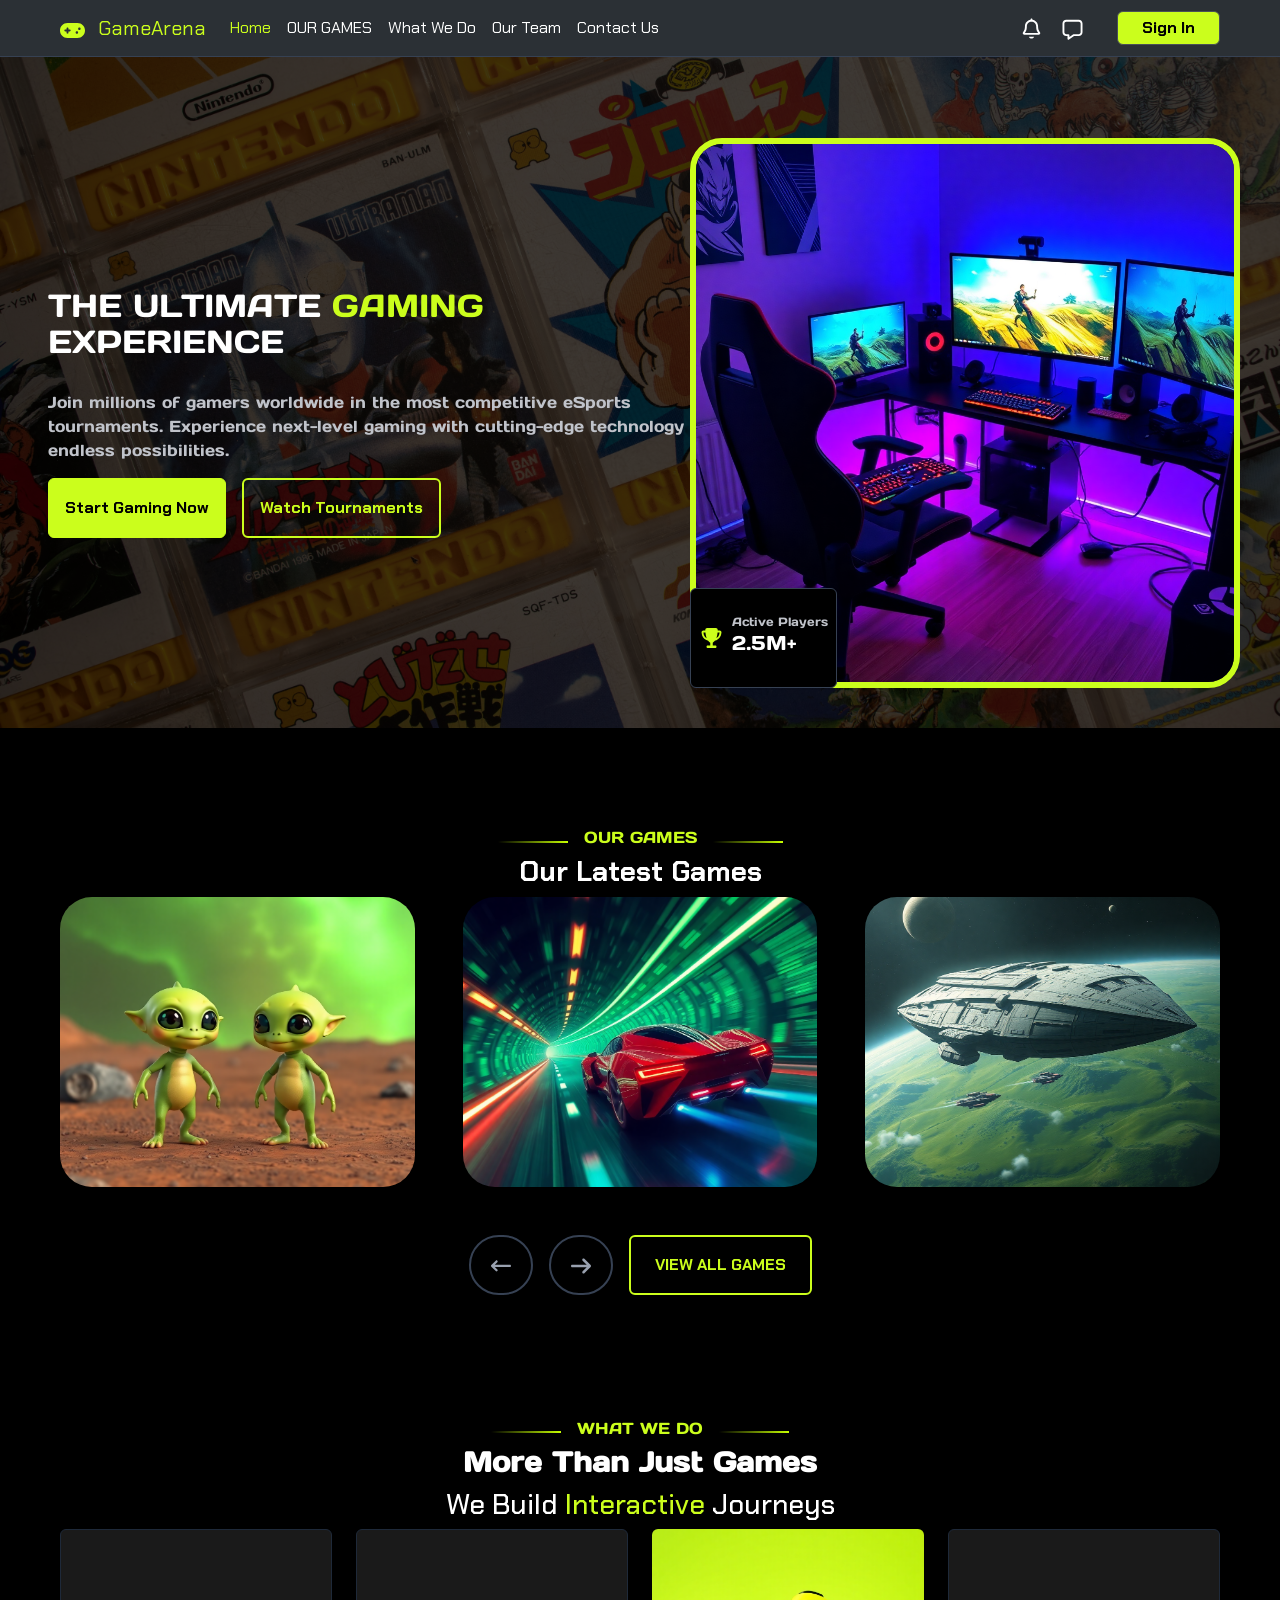
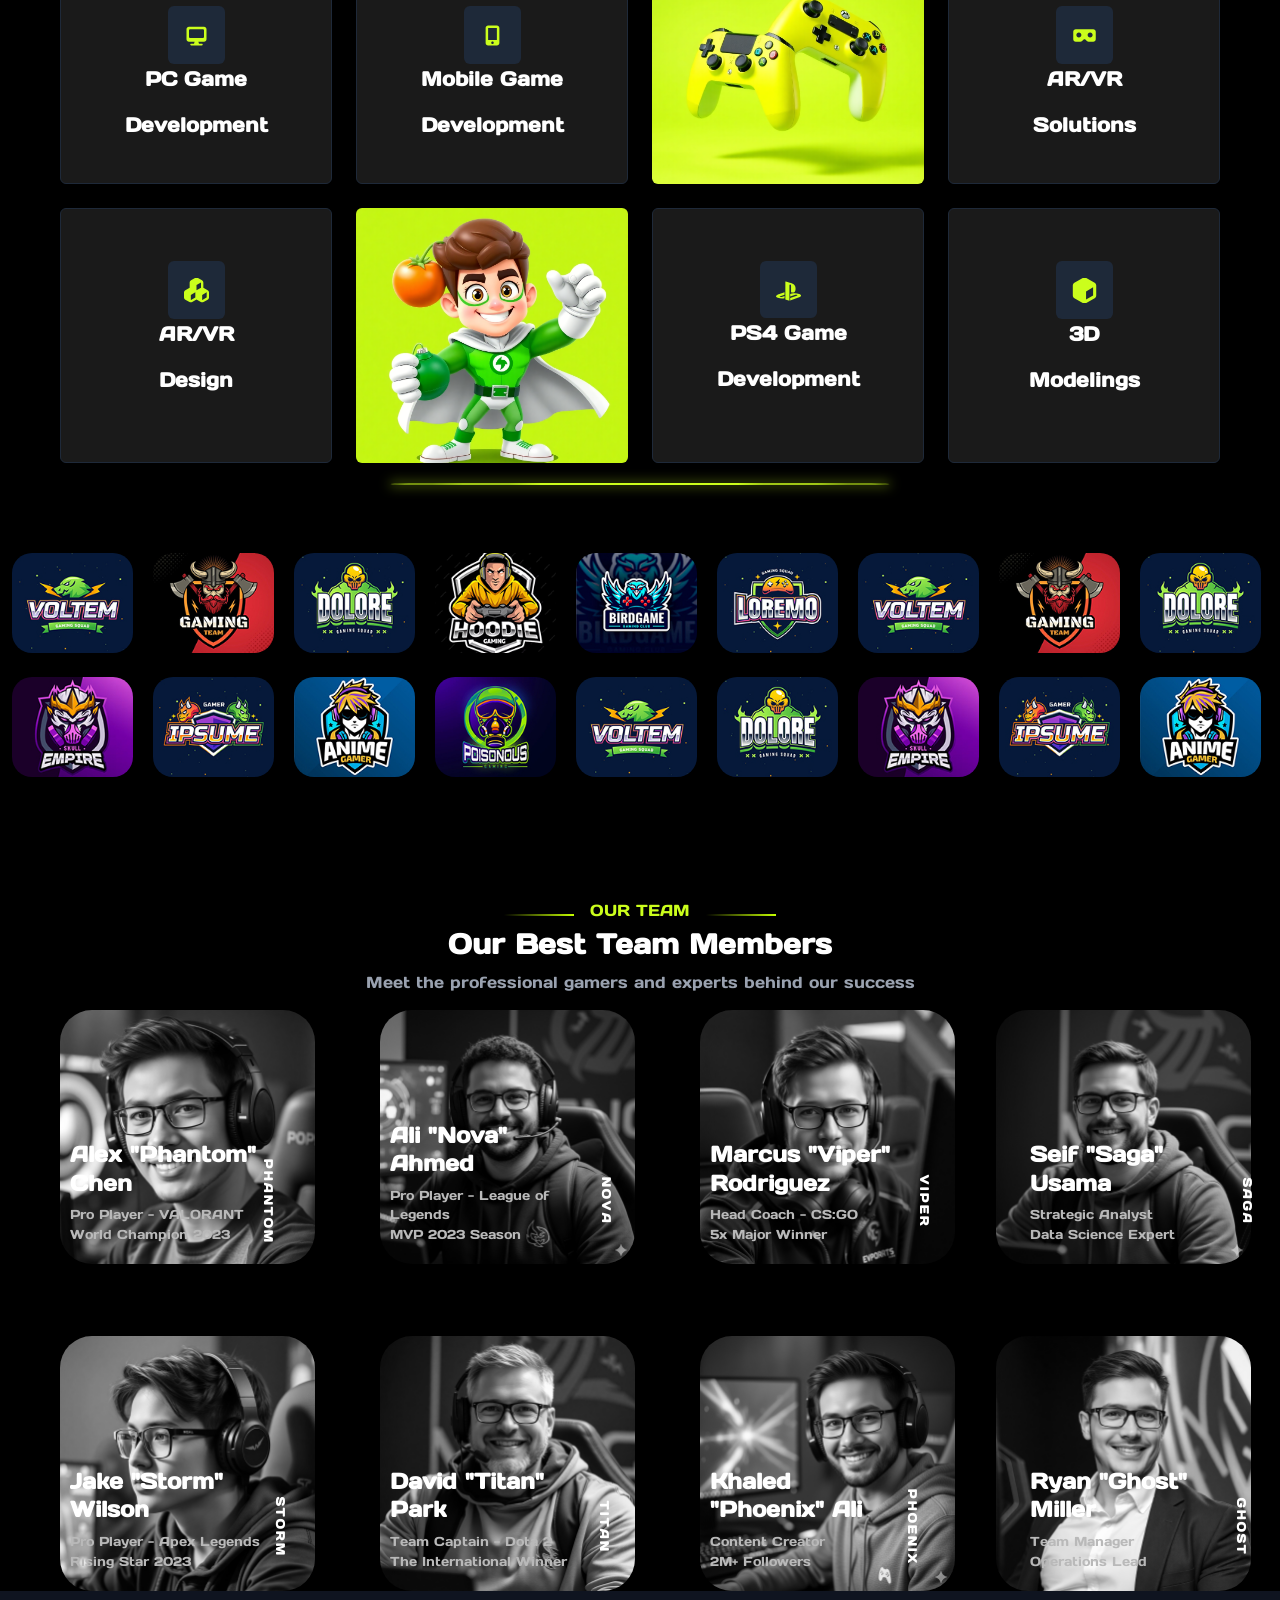
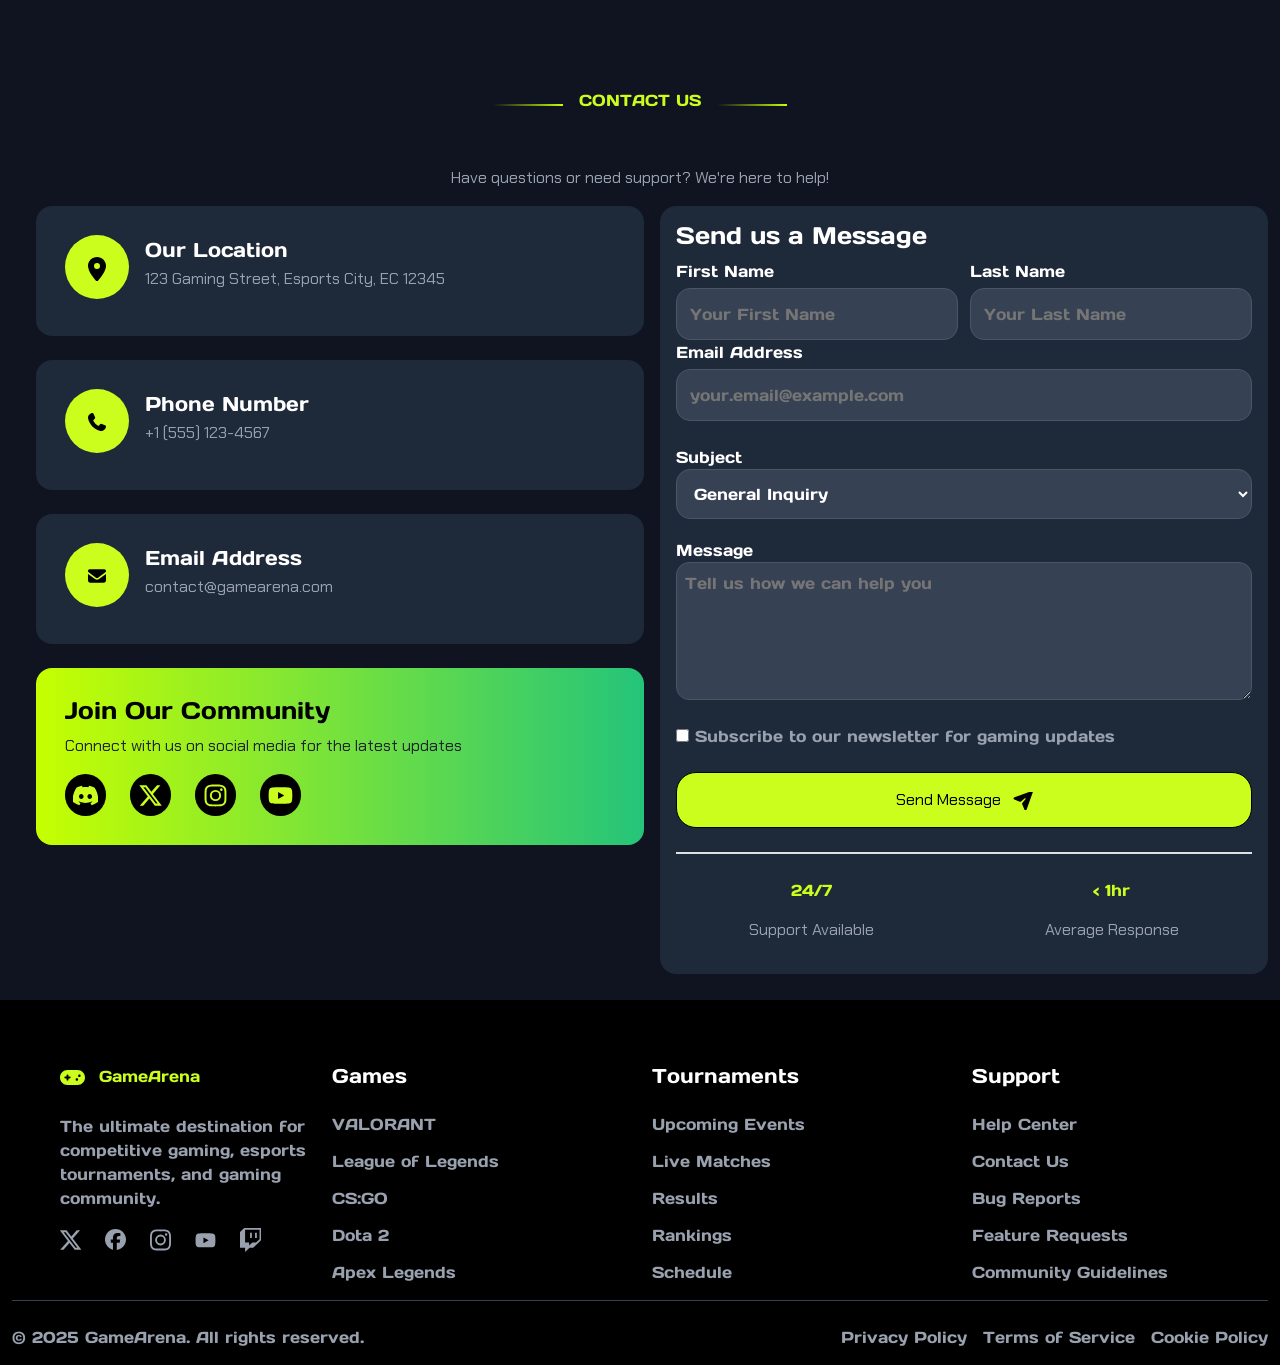
==== index3.html @ 2a6a2e85 "initial commit" ====
<!DOCTYPE html>
<html lang="en">

<head>
    <meta charset="UTF-8">
    <meta name="viewport" content="width=device-width, initial-scale=1.0">
    <title>Documnet</title>
    <link href="https://cdn.jsdelivr.net/npm/bootstrap@5.3.8/dist/css/bootstrap.min.css" rel="stylesheet"
        integrity="sha384-sRIl4kxILFvY47J16cr9ZwB07vP4J8+LH7qKQnuqkuIAvNWLzeN8tE5YBujZqJLB" crossorigin="anonymous">
    <link rel="stylesheet" href="style3.css">
    <title>Bootstrap demo</title>

    <link rel="preconnect" href="https://fonts.googleapis.com">
    <link rel="preconnect" href="https://fonts.gstatic.com" crossorigin>
    <link
        href="https://fonts.googleapis.com/css2?family=Chakra+Petch:ital,wght@0,300;0,400;0,500;0,600;0,700;1,300;1,400;1,500;1,600;1,700&family=Days+One&display=swap"
        rel="stylesheet">
</head>

<body>

    <nav class="navbar navbar-expand-lg bg-body-tertiary bg-drk " data-bs-theme="dark" border-bottom-1px>
        <div class="container-fluid ">
            <div class="navbar-brand ms-3 ms-lg-5 "> <svg xmlns="http://www.w3.org/2000/svg" viewBox="0 0 640 640"
                    class="me-2"><!--!Font Awesome Free v7.3.1 by @fontawesome - https://fontawesome.com License - https://fontawesome.com/license/free Copyright 2026 Fonticons, Inc.-->
                    <path
                        d="M448 128C554 128 640 214 640 320C640 426 554 512 448 512L192 512C86 512 0 426 0 320C0 214 86 128 192 128L448 128zM192 240C178.7 240 168 250.7 168 264L168 296L136 296C122.7 296 112 306.7 112 320C112 333.3 122.7 344 136 344L168 344L168 376C168 389.3 178.7 400 192 400C205.3 400 216 389.3 216 376L216 344L248 344C261.3 344 272 333.3 272 320C272 306.7 261.3 296 248 296L216 296L216 264C216 250.7 205.3 240 192 240zM432 336C414.3 336 400 350.3 400 368C400 385.7 414.3 400 432 400C449.7 400 464 385.7 464 368C464 350.3 449.7 336 432 336zM496 240C478.3 240 464 254.3 464 272C464 289.7 478.3 304 496 304C513.7 304 528 289.7 528 272C528 254.3 513.7 240 496 240z" />
                </svg> GameArena</div>
            <button class="navbar-toggler" type="button" data-bs-toggle="collapse"
                data-bs-target="#navbarSupportedContent" aria-controls="navbarSupportedContent" aria-expanded="false"
                aria-label="Toggle navigation">
                <span class="navbar-toggler-icon"></span>
            </button>
            <div class="collapse navbar-collapse" id="navbarSupportedContent">
                <ul class="navbar-nav me-auto mb-2 mb-lg-0">
                    <li class="nav-item">
                        <a class="nav-link active" aria-current="page" href="#">Home</a>
                    </li>
                    <li class="nav-item">
                        <a class="nav-link text-white" href="#">OUR GAMES</a>
                    </li>
                    <li class="nav-item">
                        <a class="nav-link text-white" href="#">What We Do</a>
                    </li>
                    <li class="nav-item">
                        <a class="nav-link text-white" href="#">Our Team</a>
                    </li>
                    <li class="nav-item">
                        <a href="#" class="nav-link text-white">Contact Us</a>
                    </li>

                </ul>
                <div class="d-flex align-items-center flex-wrap gap-2 mb-3 mb-lg-0">
                    <svg xmlns="http://www.w3.org/2000/svg" viewBox="0 0 640 640"
                        class="me-2"><!--!Font Awesome Free v7.3.1 by @fontawesome - https://fontawesome.com License - https://fontawesome.com/license/free Copyright 2026 Fonticons, Inc.-->
                        <path
                            d="M320 64C306.7 64 296 74.7 296 88L296 97.7C214.6 109.3 152 179.4 152 264L152 278.5C152 316.2 142 353.2 123 385.8L101.1 423.2C97.8 429 96 435.5 96 442.2C96 463.1 112.9 480 133.8 480L506.2 480C527.1 480 544 463.1 544 442.2C544 435.5 542.2 428.9 538.9 423.2L517 385.7C498 353.1 488 316.1 488 278.4L488 263.9C488 179.3 425.4 109.2 344 97.6L344 87.9C344 74.6 333.3 63.9 320 63.9zM488.4 432L151.5 432L164.4 409.9C187.7 370 200 324.6 200 278.5L200 264C200 197.7 253.7 144 320 144C386.3 144 440 197.7 440 264L440 278.5C440 324.7 452.3 370 475.5 409.9L488.4 432zM252.1 528C262 556 288.7 576 320 576C351.3 576 378 556 387.9 528L252.1 528z" />
                    </svg>
                    <svg xmlns="http://www.w3.org/2000/svg" viewBox="0 0 640 640"
                        class="me-2"><!--!Font Awesome Free v7.3.1 by @fontawesome - https://fontawesome.com License - https://fontawesome.com/license/free Copyright 2026 Fonticons, Inc.-->
                        <path
                            d="M267.7 576.9C267.7 576.9 267.7 576.9 267.7 576.9L229.9 603.6C222.6 608.8 213 609.4 205 605.3C197 601.2 192 593 192 584L192 512L160 512C107 512 64 469 64 416L64 192C64 139 107 96 160 96L480 96C533 96 576 139 576 192L576 416C576 469 533 512 480 512L359.6 512L267.7 576.9zM332 472.8C340.1 467.1 349.8 464 359.7 464L480 464C506.5 464 528 442.5 528 416L528 192C528 165.5 506.5 144 480 144L160 144C133.5 144 112 165.5 112 192L112 416C112 442.5 133.5 464 160 464L216 464C226.4 464 235.3 470.6 238.6 479.9C239.5 482.4 240 485.1 240 488L240 537.7C272.7 514.6 303.3 493 331.9 472.8z" />
                    </svg>
                    <button
                        class="ms-lg-3 me-lg-5 rounded-2 py-1 px-4 d-flex align-items-center justify-content-center border text-black fw-bold">
                        Sign In
                    </button>
                </div>
            </div>
        </div>

    </nav>


    <div
        class="hero-section d-flex flex-column flex-lg-row position-relative justify-content-center align-items-center gap-4 gap-lg-0">
        <div class="overlay position-absolute h-100 w-100 opacity-75 bg-black"></div>
        <div class="gaming z-3 text-center text-lg-start">
            <h1 class="text-white p-3 p-lg-5 ">THE ULTIMATE <span>GAMING</span> EXPERIENCE</h1>
            <p class="text-white ms-0 ms-lg-5 px-3 px-lg-0  ">Join millions of gamers worldwide in the most competitive
                eSports tournaments.
                Experience next-level
                gaming with cutting-edge technology and endless possibilities.</p>
            <div
                class="buttons ms-0 ms-lg-5 d-flex flex-column flex-sm-row justify-content-center justify-content-lg-start gap-3 px-3 px-lg-0">
                <button class="p-3 rounded-2 fw-bold">
                    Start Gaming Now
                </button>
                <button class="p-3 rounded-2 fw-bold">
                    Watch Tournaments
                </button>
            </div>
        </div>
        <div class="gaming-picture z-3 position-relative">
            <img src="images/hero-img.png" alt="Gaming" class=" w-100 rounded-5 mt-4 mt-lg-5 me-lg-5">
            <div
                class="active-players d-flex position-absolute bottom-0 start-0  gap-2 bg-black rounded-2 px-2 py-3 py-lg-4">
                <svg xmlns="http://www.w3.org/2000/svg"
                    viewBox="0 0 640 640"><!--!Font Awesome Free v7.3.1 by @fontawesome - https://fontawesome.com License - https://fontawesome.com/license/free Copyright 2026 Fonticons, Inc.-->
                    <path
                        d="M208.3 64L432.3 64C458.8 64 480.4 85.8 479.4 112.2C479.2 117.5 479 122.8 478.7 128L528.3 128C554.4 128 577.4 149.6 575.4 177.8C567.9 281.5 514.9 338.5 457.4 368.3C441.6 376.5 425.5 382.6 410.2 387.1C390 415.7 369 430.8 352.3 438.9L352.3 512L416.3 512C434 512 448.3 526.3 448.3 544C448.3 561.7 434 576 416.3 576L224.3 576C206.6 576 192.3 561.7 192.3 544C192.3 526.3 206.6 512 224.3 512L288.3 512L288.3 438.9C272.3 431.2 252.4 416.9 233 390.6C214.6 385.8 194.6 378.5 175.1 367.5C121 337.2 72.2 280.1 65.2 177.6C63.3 149.5 86.2 127.9 112.3 127.9L161.9 127.9C161.6 122.7 161.4 117.5 161.2 112.1C160.2 85.6 181.8 63.9 208.3 63.9zM165.5 176L113.1 176C119.3 260.7 158.2 303.1 198.3 325.6C183.9 288.3 172 239.6 165.5 176zM444 320.8C484.5 297 521.1 254.7 527.3 176L475 176C468.8 236.9 457.6 284.2 444 320.8z" />
                </svg>
                <div class="text">
                    <p class="text-white m-0">Active Players</p>
                    <h5 class="text-white">2.5M+</h5>
                </div>
            </div>
        </div>
    </div>

    <div class="container-fluid  bg-black">
        <div class="our-game ">
            <div class="text text-center">
                <div class="line-game d-flex justify-content-center align-items-center gap-3">
                    <div class="line"></div>
                    <h6 class="fs-6 ">OUR GAMES</h6>
                    <div class="line"></div>
                </div>
                <h6 class="text-white fw-bold ">Our Latest Games</h6>
            </div>


            <!-- carousel -->
            <!-- carousel -->

            <div id="gamesCarousel" class="carousel slide">

                <div class="carousel-inner">

                    <!-- First 3 images -->
                    <div class="carousel-item active">
                        <div class="row g-4 g-lg-5 px-3 px-lg-5">

                            <div class="col-12 col-md-6 col-lg-4">
                                <div class="carousel-item-content position-relative">
                                    <div class="carousel-layer rounded-5"></div>
                                    <img src="images/latest-games-1.png" alt="Alien Companions"
                                        class="rounded-5 position-relative img-fluid">

                                    <div class="postions d-flex justify-content-center align-items-center gap-4">

                                        <div class="adventure d-flex justify-content-center align-items-center">
                                            <svg xmlns="http://www.w3.org/2000/svg" viewBox="0 0 640 640">
                                                <path
                                                    d="M448 128C554 128 640 214 640 320C640 426 554 512 448 512L192 512C86 512 0 426 0 320C0 214 86 128 192 128L448 128zM192 240C178.7 240 168 250.7 168 264L168 296L136 296C122.7 296 112 306.7 112 320C112 333.3 122.7 344 136 344L168 344L168 376C168 389.3 178.7 400 192 400C205.3 400 216 389.3 216 376L216 344L248 344C261.3 344 272 333.3 272 320C272 306.7 261.3 296 248 296L216 296L216 264C216 250.7 205.3 240 192 240zM432 336C414.3 336 400 350.3 400 368C400 385.7 414.3 400 432 400C449.7 400 464 385.7 464 368C464 350.3 449.7 336 432 336zM496 240C478.3 240 464 254.3 464 272C464 289.7 478.3 304 496 304C513.7 304 528 289.7 528 272C528 254.3 513.7 240 496 240z" />
                                            </svg>

                                            <p class="text-white">ADVENTURE</p>
                                        </div>

                                        <div class="multi-layer d-flex justify-content-center align-items-center">
                                            <svg xmlns="http://www.w3.org/2000/svg" viewBox="0 0 640 640">
                                                <path
                                                    d="M320 80C377.4 80 424 126.6 424 184C424 241.4 377.4 288 320 288C262.6 288 216 241.4 216 184C216 126.6 262.6 80 320 80zM96 152C135.8 152 168 184.2 168 224C168 263.8 135.8 296 96 296C56.2 296 24 263.8 24 224C24 184.2 56.2 152 96 152zM0 480C0 409.3 57.3 352 128 352C140.8 352 153.2 353.9 164.9 357.4C132 394.2 112 442.8 112 496L112 512C112 523.4 114.4 534.2 118.7 544L32 544C14.3 544 0 529.7 0 512L0 480zM521.3 544C525.6 534.2 528 523.4 528 512L528 496C528 442.8 508 394.2 475.1 357.4C486.8 353.9 499.2 352 512 352C582.7 352 640 409.3 640 480L640 512C640 529.7 625.7 544 608 544L521.3 544zM472 224C472 184.2 504.2 152 544 152C583.8 152 616 184.2 616 224C616 263.8 583.8 296 544 296C504.2 296 472 263.8 472 224zM160 496C160 407.6 231.6 336 320 336C408.4 336 480 407.6 480 496L480 512C480 529.7 465.7 544 448 544L192 544C174.3 544 160 529.7 160 512L160 496z" />
                                            </svg>

                                            <p class="text-white">MULTIPLAYER</p>
                                        </div>

                                    </div>

                                    <div class="text-black position-absolute align">
                                        Alien Companions
                                    </div>
                                </div>
                            </div>

                            <div class="col-12 col-md-6 col-lg-4">
                                <div class="carousel-item-content position-relative">
                                    <div class="carousel-layer rounded-5"></div>
                                    <img src="images/latest-games-2.png" alt="Cyber Run 2099"
                                        class="rounded-5 position-relative img-fluid">

                                    <div class="postions d-flex justify-content-center align-items-center gap-4">

                                        <div class="adventure d-flex justify-content-center align-items-center">
                                            <svg xmlns="http://www.w3.org/2000/svg"
                                                viewBox="0 0 640 640"><!--!Font Awesome Free v7.3.1 by @fontawesome - https://fontawesome.com License - https://fontawesome.com/license/free Copyright 2026 Fonticons, Inc.-->
                                                <path
                                                    d="M128 64C145.7 64 160 78.3 160 96L160 112L229 94.8C267.1 85.3 307.3 89.7 342.5 107.3C388.8 130.5 443.3 130.5 489.6 107.3L499.2 102.5C519.8 92.1 544 107.1 544 130.1L544 409.8C544 423.1 535.7 435.1 523.2 439.8L488.5 452.8C442.3 470.1 390.9 467.4 346.8 445.4C308.9 426.4 265.4 421.7 224.3 432L160 448L160 544C160 561.7 145.7 576 128 576C110.3 576 96 561.7 96 544L96 96C96 78.3 110.3 64 128 64zM160 251.1L224 237.2L224 302.7L160 316.6L160 382.1L208.8 369.9C213.9 368.6 218.9 367.5 224 366.6L224 302.7L262.9 294.3C271.2 292.5 279.6 291.8 288 292.2L288 228.2C301.6 228.6 315.2 230.8 328.4 234.6L352 241.5L352 308.2L310.3 295.9C303 293.8 295.5 292.5 288 292.1L288 363.5C309.8 365.4 331.3 370.2 352 377.9L352 308.1L374.7 314.8C388.2 318.8 402 321.2 416 322.2L416 258C408.2 257.2 400.4 255.7 392.8 253.5L352 241.5L352 179.5C339 175.7 326.2 170.7 313.8 164.5C305.6 160.4 296.9 157.5 288 155.7L288 228.1C275 227.7 262 228.9 249.3 231.7L224 237.2L224 162L160 178L160 251.1zM416 399.7C432.8 401.2 449.9 399 466 392.9L480 387.7L480 316L472.1 317.8C453.7 322.1 434.8 323.5 416 322.3L416 399.7zM480 250.3L480 179.5C459.1 185.6 437.6 188.6 416 188.6L416 258C429.9 259.4 444 258.5 457.7 255.4L480 250.2z" />
                                            </svg>

                                            <p class="text-white">RACING</p>
                                        </div>

                                        <div class="multi-layer d-flex justify-content-center align-items-center">
                                            <svg xmlns="http://www.w3.org/2000/svg"
                                                viewBox="0 0 640 640"><!--!Font Awesome Free v7.3.1 by @fontawesome - https://fontawesome.com License - https://fontawesome.com/license/free Copyright 2026 Fonticons, Inc.-->
                                                <path
                                                    d="M434.8 54.1C446.7 62.7 451.1 78.3 445.7 91.9L367.3 288L512 288C525.5 288 537.5 296.4 542.1 309.1C546.7 321.8 542.8 336 532.5 344.6L244.5 584.6C233.2 594 217.1 594.5 205.2 585.9C193.3 577.3 188.9 561.7 194.3 548.1L272.7 352L128 352C114.5 352 102.5 343.6 97.9 330.9C93.3 318.2 97.2 304 107.5 295.4L395.5 55.4C406.8 46 422.9 45.5 434.8 54.1z" />
                                            </svg>

                                            <p class="text-white">SCI-FI</p>
                                        </div>

                                    </div>

                                    <div class="text-black position-absolute align">
                                        Cyber Run 2099
                                    </div>
                                </div>
                            </div>

                            <div class="col-12 col-md-6 col-lg-4 mx-md-auto mx-lg-0">
                                <div class="carousel-item-content position-relative">
                                    <div class="carousel-layer rounded-5"></div>
                                    <img src="images/latest-games-3.png" alt="The Legend of Zelda: Tears of the Kingdom"
                                        class="rounded-5 position-relative img-fluid">
                                    <div class="postions d-flex justify-content-center align-items-center gap-4">

                                        <div class="adventure d-flex justify-content-center align-items-center">
                                            <svg xmlns="http://www.w3.org/2000/svg"
                                                viewBox="0 0 640 640"><!--!Font Awesome Free v7.3.1 by @fontawesome - https://fontawesome.com License - https://fontawesome.com/license/free Copyright 2026 Fonticons, Inc.-->
                                                <path
                                                    d="M524.5 133.8C524.3 133.5 524.1 133.2 523.7 133.1C485.6 115.6 445.3 103.1 404 96C403.6 95.9 403.2 96 402.9 96.1C402.6 96.2 402.3 96.5 402.1 96.9C396.6 106.8 391.6 117.1 387.2 127.5C342.6 120.7 297.3 120.7 252.8 127.5C248.3 117 243.3 106.8 237.7 96.9C237.5 96.6 237.2 96.3 236.9 96.1C236.6 95.9 236.2 95.9 235.8 95.9C194.5 103 154.2 115.5 116.1 133C115.8 133.1 115.5 133.4 115.3 133.7C39.1 247.5 18.2 358.6 28.4 468.2C28.4 468.5 28.5 468.7 28.6 469C28.7 469.3 28.9 469.4 29.1 469.6C73.5 502.5 123.1 527.6 175.9 543.8C176.3 543.9 176.7 543.9 177 543.8C177.3 543.7 177.7 543.4 177.9 543.1C189.2 527.7 199.3 511.3 207.9 494.3C208 494.1 208.1 493.8 208.1 493.5C208.1 493.2 208.1 493 208 492.7C207.9 492.4 207.8 492.2 207.6 492.1C207.4 492 207.2 491.8 206.9 491.7C191.1 485.6 175.7 478.3 161 469.8C160.7 469.6 160.5 469.4 160.3 469.2C160.1 469 160 468.6 160 468.3C160 468 160 467.7 160.2 467.4C160.4 467.1 160.5 466.9 160.8 466.7C163.9 464.4 167 462 169.9 459.6C170.2 459.4 170.5 459.2 170.8 459.2C171.1 459.2 171.5 459.2 171.8 459.3C268 503.2 372.2 503.2 467.3 459.3C467.6 459.2 468 459.1 468.3 459.1C468.6 459.1 469 459.3 469.2 459.5C472.1 461.9 475.2 464.4 478.3 466.7C478.5 466.9 478.7 467.1 478.9 467.4C479.1 467.7 479.1 468 479.1 468.3C479.1 468.6 479 468.9 478.8 469.2C478.6 469.5 478.4 469.7 478.2 469.8C463.5 478.4 448.2 485.7 432.3 491.6C432.1 491.7 431.8 491.8 431.6 492C431.4 492.2 431.3 492.4 431.2 492.7C431.1 493 431.1 493.2 431.1 493.5C431.1 493.8 431.2 494 431.3 494.3C440.1 511.3 450.1 527.6 461.3 543.1C461.5 543.4 461.9 543.7 462.2 543.8C462.5 543.9 463 543.9 463.3 543.8C516.2 527.6 565.9 502.5 610.4 469.6C610.6 469.4 610.8 469.2 610.9 469C611 468.8 611.1 468.5 611.1 468.2C623.4 341.4 590.6 231.3 524.2 133.7zM222.5 401.5C193.5 401.5 169.7 374.9 169.7 342.3C169.7 309.7 193.1 283.1 222.5 283.1C252.2 283.1 275.8 309.9 275.3 342.3C275.3 375 251.9 401.5 222.5 401.5zM417.9 401.5C388.9 401.5 365.1 374.9 365.1 342.3C365.1 309.7 388.5 283.1 417.9 283.1C447.6 283.1 471.2 309.9 470.7 342.3C470.7 375 447.5 401.5 417.9 401.5z" />
                                            </svg>
                                            <p class="text-white">ACTION</p>
                                        </div>

                                        <div class="multi-layer d-flex justify-content-center align-items-center">
                                            <svg xmlns="http://www.w3.org/2000/svg"
                                                viewBox="0 0 640 640"><!--!Font Awesome Free v7.3.1 by @fontawesome - https://fontawesome.com License - https://fontawesome.com/license/free Copyright 2026 Fonticons, Inc.-->
                                                <path
                                                    d="M240 88C240 74.7 229.3 64 216 64C202.7 64 192 74.7 192 88L192 128C156.7 128 128 156.7 128 192L88 192C74.7 192 64 202.7 64 216C64 229.3 74.7 240 88 240L128 240L128 296L88 296C74.7 296 64 306.7 64 320C64 333.3 74.7 344 88 344L128 344L128 400L88 400C74.7 400 64 410.7 64 424C64 437.3 74.7 448 88 448L128 448C128 483.3 156.7 512 192 512L192 552C192 565.3 202.7 576 216 576C229.3 576 240 565.3 240 552L240 512L296 512L296 552C296 565.3 306.7 576 320 576C333.3 576 344 565.3 344 552L344 512L400 512L400 552C400 565.3 410.7 576 424 576C437.3 576 448 565.3 448 552L448 512C483.3 512 512 483.3 512 448L552 448C565.3 448 576 437.3 576 424C576 410.7 565.3 400 552 400L512 400L512 344L552 344C565.3 344 576 333.3 576 320C576 306.7 565.3 296 552 296L512 296L512 240L552 240C565.3 240 576 229.3 576 216C576 202.7 565.3 192 552 192L512 192C512 156.7 483.3 128 448 128L448 88C448 74.7 437.3 64 424 64C410.7 64 400 74.7 400 88L400 128L344 128L344 88C344 74.7 333.3 64 320 64C306.7 64 296 74.7 296 88L296 128L240 128L240 88zM224 192L416 192C433.7 192 448 206.3 448 224L448 416C448 433.7 433.7 448 416 448L224 448C206.3 448 192 433.7 192 416L192 224C192 206.3 206.3 192 224 192zM240 240L240 400L400 400L400 240L240 240z" />
                                            </svg>

                                            <p class="text-white">GEFORCE</p>
                                        </div>

                                    </div>
                                    <div class="text-black position-absolute align me-5 ">
                                        The Legend of Zelda: Tears of the Kingdom
                                    </div>
                                </div>
                            </div>

                        </div>
                    </div>
                    <!-- END First carousel-item -->


                    <div class="carousel-item">
                        <div class="row g-4 g-lg-5 px-3 px-lg-5">

                            <div class="col-12 col-md-6 col-lg-4">
                                <div class="carousel-item-content position-relative">
                                    <div class="carousel-layer rounded-5"></div>
                                    <img src="images/latest-games-4.png" alt="Alien Companions"
                                        class="rounded-5 position-relative img-fluid">

                                    <div class="postions d-flex justify-content-center align-items-center gap-4">

                                        <div class="adventure d-flex justify-content-center align-items-center">
                                            <svg xmlns="http://www.w3.org/2000/svg"
                                                viewBox="0 0 640 640"><!--!Font Awesome Free v7.3.1 by @fontawesome - https://fontawesome.com License - https://fontawesome.com/license/free Copyright 2026 Fonticons, Inc.-->
                                                <path
                                                    d="M320 64C324.6 64 329.2 65 333.4 66.9L521.8 146.8C543.8 156.1 560.2 177.8 560.1 204C559.6 303.2 518.8 484.7 346.5 567.2C329.8 575.2 310.4 575.2 293.7 567.2C121.3 484.7 80.6 303.2 80.1 204C80 177.8 96.4 156.1 118.4 146.8L306.7 66.9C310.9 65 315.4 64 320 64zM320 130.8L320 508.9C458 442.1 495.1 294.1 496 205.5L320 130.9L320 130.9z" />
                                            </svg>
                                            <p class="text-white">RPG</p>
                                        </div>

                                        <div class="multi-layer d-flex justify-content-center align-items-center">
                                            <svg xmlns="http://www.w3.org/2000/svg"
                                                viewBox="0 0 640 640"><!--!Font Awesome Free v7.3.1 by @fontawesome - https://fontawesome.com License - https://fontawesome.com/license/free Copyright 2026 Fonticons, Inc.-->
                                                <path
                                                    d="M295.4 37L310.2 73.8L347 88.6C350 89.8 352 92.8 352 96C352 99.2 350 102.2 347 103.4L310.2 118.2L295.4 155C294.2 158 291.2 160 288 160C284.8 160 281.8 158 280.6 155L265.8 118.2L229 103.4C226 102.2 224 99.2 224 96C224 92.8 226 89.8 229 88.6L265.8 73.8L280.6 37C281.8 34 284.8 32 288 32C291.2 32 294.2 34 295.4 37zM142.7 105.7L164.2 155.8L214.3 177.3C220.2 179.8 224 185.6 224 192C224 198.4 220.2 204.2 214.3 206.7L164.2 228.2L142.7 278.3C140.2 284.2 134.4 288 128 288C121.6 288 115.8 284.2 113.3 278.3L91.8 228.2L41.7 206.7C35.8 204.2 32 198.4 32 192C32 185.6 35.8 179.8 41.7 177.3L91.8 155.8L113.3 105.7C115.8 99.8 121.6 96 128 96C134.4 96 140.2 99.8 142.7 105.7zM496 368C502.4 368 508.2 371.8 510.7 377.7L532.2 427.8L582.3 449.3C588.2 451.8 592 457.6 592 464C592 470.4 588.2 476.2 582.3 478.7L532.2 500.2L510.7 550.3C508.2 556.2 502.4 560 496 560C489.6 560 483.8 556.2 481.3 550.3L459.8 500.2L409.7 478.7C403.8 476.2 400 470.4 400 464C400 457.6 403.8 451.8 409.7 449.3L459.8 427.8L481.3 377.7C483.8 371.8 489.6 368 496 368zM492 64C503 64 513.6 68.4 521.5 76.2L563.8 118.5C571.6 126.4 576 137 576 148C576 159 571.6 169.6 563.8 177.5L475.6 265.7L374.3 164.4L462.5 76.2C470.4 68.4 481 64 492 64zM76.2 462.5L340.4 198.3L441.7 299.6L177.5 563.8C169.6 571.6 159 576 148 576C137 576 126.4 571.6 118.5 563.8L76.2 521.5C68.4 513.6 64 503 64 492C64 481 68.4 470.4 76.2 462.5z" />
                                            </svg>

                                            <p class="text-white">FANTASY</p>
                                        </div>

                                    </div>
                                    <div class="text-black position-absolute align me-5 ">
                                        Aetheria Chronicles
                                    </div>
                                </div>
                            </div>

                            <div class="col-12 col-md-6 col-lg-4">
                                <div class="carousel-item-content position-relative">
                                    <div class="carousel-layer rounded-5"></div>
                                    <img src="images/latest-games-5.png" alt="Cyber Run 2099"
                                        class="rounded-5 position-relative img-fluid">

                                    <div class="postions d-flex justify-content-center align-items-center gap-4">

                                        <div class="adventure d-flex justify-content-center align-items-center">
                                            <svg xmlns="http://www.w3.org/2000/svg"
                                                viewBox="0 0 640 640"><!--!Font Awesome Free v7.3.1 by @fontawesome - https://fontawesome.com License - https://fontawesome.com/license/free Copyright 2026 Fonticons, Inc.-->
                                                <path
                                                    d="M320 48C337.7 48 352 62.3 352 80L352 98.3C450.1 112.3 527.7 189.9 541.7 288L560 288C577.7 288 592 302.3 592 320C592 337.7 577.7 352 560 352L541.7 352C527.7 450.1 450.1 527.7 352 541.7L352 560C352 577.7 337.7 592 320 592C302.3 592 288 577.7 288 560L288 541.7C189.9 527.7 112.3 450.1 98.3 352L80 352C62.3 352 48 337.7 48 320C48 302.3 62.3 288 80 288L98.3 288C112.3 189.9 189.9 112.3 288 98.3L288 80C288 62.3 302.3 48 320 48zM163.2 352C175.9 414.7 225.3 464.1 288 476.8L288 464C288 446.3 302.3 432 320 432C337.7 432 352 446.3 352 464L352 476.8C414.7 464.1 464.1 414.7 476.8 352L464 352C446.3 352 432 337.7 432 320C432 302.3 446.3 288 464 288L476.8 288C464.1 225.3 414.7 175.9 352 163.2L352 176C352 193.7 337.7 208 320 208C302.3 208 288 193.7 288 176L288 163.2C225.3 175.9 175.9 225.3 163.2 288L176 288C193.7 288 208 302.3 208 320C208 337.7 193.7 352 176 352L163.2 352zM320 272C346.5 272 368 293.5 368 320C368 346.5 346.5 368 320 368C293.5 368 272 346.5 272 320C272 293.5 293.5 272 320 272z" />
                                            </svg>
                                            <p class="text-white">SHOOTER</p>
                                        </div>

                                        <div class="multi-layer d-flex justify-content-center align-items-center">
                                            <svg xmlns="http://www.w3.org/2000/svg"
                                                viewBox="0 0 640 640"><!--!Font Awesome Free v7.3.1 by @fontawesome - https://fontawesome.com License - https://fontawesome.com/license/free Copyright 2026 Fonticons, Inc.-->
                                                <path
                                                    d="M96 192C96 130.1 146.1 80 208 80C269.9 80 320 130.1 320 192C320 253.9 269.9 304 208 304C146.1 304 96 253.9 96 192zM32 528C32 430.8 110.8 352 208 352C305.2 352 384 430.8 384 528L384 534C384 557.2 365.2 576 342 576L74 576C50.8 576 32 557.2 32 534L32 528zM464 128C517 128 560 171 560 224C560 277 517 320 464 320C411 320 368 277 368 224C368 171 411 128 464 128zM464 368C543.5 368 608 432.5 608 512L608 534.4C608 557.4 589.4 576 566.4 576L421.6 576C428.2 563.5 432 549.2 432 534L432 528C432 476.5 414.6 429.1 385.5 391.3C408.1 376.6 435.1 368 464 368z" />
                                            </svg>
                                            <p class="text-white">CO-OP</p>
                                        </div>

                                    </div>
                                    <div class="text-black position-absolute align me-5 ">
                                        Warfront Protocol
                                    </div>
                                </div>
                            </div>

                            <div class="col-12 col-md-6 col-lg-4 mx-md-auto mx-lg-0">
                                <div class="carousel-item-content position-relative">
                                    <div class="carousel-layer rounded-5"></div>
                                    <img src="images/latest-games-6.png" alt="The Legend of Zelda: Tears of the Kingdom"
                                        class="rounded-5 position-relative img-fluid">
                                    <div class="postions d-flex justify-content-center align-items-center gap-4">

                                        <div class="adventure d-flex justify-content-center align-items-center">
                                            <svg xmlns="http://www.w3.org/2000/svg"
                                                viewBox="0 0 640 640"><!--!Font Awesome Free v7.3.1 by @fontawesome - https://fontawesome.com License - https://fontawesome.com/license/free Copyright 2026 Fonticons, Inc.-->
                                                <path
                                                    d="M352 188.5L300.1 175.5C293.6 173.9 288.8 168.4 288.1 161.7C287.4 155 290.9 148.6 296.8 145.6L337.6 125.2L294.3 92.7C288.8 88.6 286.5 81.4 288.7 74.8C290.9 68.2 297.1 64 304 64L464 64C494.2 64 522.7 78.2 540.8 102.4L598.4 179.2C604.6 187.5 608 197.6 608 208C608 234.5 586.5 256 560 256L538.5 256C521.5 256 505.2 249.3 493.2 237.3L479.9 224L447.9 224L447.9 245.5C447.9 270.3 460.7 293.4 481.7 306.6L588.3 373.2C620.4 393.3 639.9 428.4 639.9 466.3C639.9 526.9 590.8 576.1 530.1 576.1L32.3 576C29 576 25.7 575.6 22.7 574.6C13.5 571.8 6 565 2.3 556C1 552.7 .1 549.1 0 545.3C-.2 541.6 .3 538 1.3 534.6C4.1 525.4 10.9 517.9 19.9 514.2C22.9 513 26.1 512.2 29.4 512L433.3 476C441.6 475.3 448 468.3 448 459.9C448 455.6 446.3 451.5 443.3 448.5L398.9 404.1C368.9 374.1 352 333.4 352 291L352 188.5zM512 136.3C512 136.2 512 136.1 512 136C512 135.9 512 135.8 512 135.7L512 136.3zM510.7 143.7L464.3 132.1C464.1 133.4 464 134.7 464 136C464 149.3 474.7 160 488 160C498.6 160 507.5 153.2 510.7 143.7zM130.9 180.5C147.2 166 171.3 164.3 189.4 176.4L320 263.4L320 290.9C320 323.7 328.4 355.7 344 383.9L112 383.9C105.3 383.9 99.3 379.7 97 373.5C94.7 367.3 96.5 360.2 101.6 355.8L171 296.3L18.4 319.8C11.4 320.9 4.5 317.2 1.5 310.8C-1.5 304.4 .1 296.8 5.4 292L130.9 180.5z" />
                                            </svg>
                                            <p class="text-white">FOOTBALL</p>
                                        </div>

                                        <div class="multi-layer d-flex justify-content-center align-items-center">
                                            <svg xmlns="http://www.w3.org/2000/svg"
                                                viewBox="0 0 640 640"><!--!Font Awesome Free v7.3.1 by @fontawesome - https://fontawesome.com License - https://fontawesome.com/license/free Copyright 2026 Fonticons, Inc.-->
                                                <path
                                                    d="M341.5 45.1C337.4 37.1 329.1 32 320.1 32C311.1 32 302.8 37.1 298.7 45.1L225.1 189.3L65.2 214.7C56.3 216.1 48.9 222.4 46.1 231C43.3 239.6 45.6 249 51.9 255.4L166.3 369.9L141.1 529.8C139.7 538.7 143.4 547.7 150.7 553C158 558.3 167.6 559.1 175.7 555L320.1 481.6L464.4 555C472.4 559.1 482.1 558.3 489.4 553C496.7 547.7 500.4 538.8 499 529.8L473.7 369.9L588.1 255.4C594.5 249 596.7 239.6 593.9 231C591.1 222.4 583.8 216.1 574.8 214.7L415 189.3L341.5 45.1z" />
                                            </svg>
                                            <p class="text-white">FANTASY</p>
                                        </div>

                                    </div>
                                    <div class="text-black position-absolute align me-5 ">
                                        Shot Striker
                                    </div>
                                </div>
                            </div>

                        </div>
                    </div>


                    <div class="carousel-item">
                        <div class="row g-4 g-lg-5 px-3 px-lg-5">

                            <div class="col-12 col-md-6 col-lg-4">
                                <div class="carousel-item-content position-relative">
                                    <div class="carousel-layer rounded-5"></div>
                                    <img src="images/latest-games-7.png" alt="Alien Companions"
                                        class="rounded-5 position-relative img-fluid">

                                    <div class="postions d-flex justify-content-center align-items-center gap-4">

                                        <div class="adventure d-flex justify-content-center align-items-center">
                                            <svg xmlns="http://www.w3.org/2000/svg"
                                                viewBox="0 0 640 640"><!--!Font Awesome Free v7.3.1 by @fontawesome - https://fontawesome.com License - https://fontawesome.com/license/free Copyright 2026 Fonticons, Inc.-->
                                                <path
                                                    d="M208.3 64L432.3 64C458.8 64 480.4 85.8 479.4 112.2C479.2 117.5 479 122.8 478.7 128L528.3 128C554.4 128 577.4 149.6 575.4 177.8C567.9 281.5 514.9 338.5 457.4 368.3C441.6 376.5 425.5 382.6 410.2 387.1C390 415.7 369 430.8 352.3 438.9L352.3 512L416.3 512C434 512 448.3 526.3 448.3 544C448.3 561.7 434 576 416.3 576L224.3 576C206.6 576 192.3 561.7 192.3 544C192.3 526.3 206.6 512 224.3 512L288.3 512L288.3 438.9C272.3 431.2 252.4 416.9 233 390.6C214.6 385.8 194.6 378.5 175.1 367.5C121 337.2 72.2 280.1 65.2 177.6C63.3 149.5 86.2 127.9 112.3 127.9L161.9 127.9C161.6 122.7 161.4 117.5 161.2 112.1C160.2 85.6 181.8 63.9 208.3 63.9zM165.5 176L113.1 176C119.3 260.7 158.2 303.1 198.3 325.6C183.9 288.3 172 239.6 165.5 176zM444 320.8C484.5 297 521.1 254.7 527.3 176L475 176C468.8 236.9 457.6 284.2 444 320.8z" />
                                            </svg>
                                            <p class="text-white">SPORTS</p>
                                        </div>

                                        <div class="multi-layer d-flex justify-content-center align-items-center">
                                            <svg xmlns="http://www.w3.org/2000/svg"
                                                viewBox="0 0 448 512"><!--!Font Awesome Free v7.3.1 by @fontawesome - https://fontawesome.com License - https://fontawesome.com/license/free Copyright 2026 Fonticons, Inc.-->
                                                <path
                                                    d="M160.5-26.4c9.3-7.8 23-7.5 31.9 .9 12.3 11.6 23.3 24.4 33.9 37.4 13.5 16.5 29.7 38.3 45.3 64.2 5.2-6.8 10-12.8 14.2-17.9 1.1-1.3 2.2-2.7 3.3-4.1 7.9-9.8 17.7-22.1 30.8-22.1 13.4 0 22.8 11.9 30.8 22.1 1.3 1.7 2.6 3.3 3.9 4.8 10.3 12.4 24 30.3 37.7 52.4 27.2 43.9 55.6 106.4 55.6 176.6 0 123.7-100.3 224-224 224S0 411.7 0 288c0-91.1 41.1-170 80.5-225 19.9-27.7 39.7-49.9 54.6-65.1 8.2-8.4 16.5-16.7 25.5-24.2zM225.7 416c25.3 0 47.7-7 68.8-21 42.1-29.4 53.4-88.2 28.1-134.4-4.5-9-16-9.6-22.5-2l-25.2 29.3c-6.6 7.6-18.5 7.4-24.7-.5-17.3-22.1-49.1-62.4-65.3-83-5.4-6.9-15.2-8-21.5-1.9-18.3 17.8-51.5 56.8-51.5 104.3 0 68.6 50.6 109.2 113.7 109.2z" />
                                            </svg>
                                            <p class="text-white">LEAGUE</p>
                                        </div>

                                    </div>
                                    <div class="text-black position-absolute align me-5 ">
                                        Epic Gaming League
                                    </div>


                                </div>
                            </div>

                            <div class="col-12 col-md-6 col-lg-4">
                                <div class="carousel-item-content position-relative">
                                    <div class="carousel-layer rounded-5"></div>
                                    <img src="images/latest-games-8.png" alt="Cyber Run 2099"
                                        class="rounded-5 position-relative img-fluid">

                                    <div class="postions d-flex justify-content-center align-items-center gap-4">

                                        <div class="adventure d-flex justify-content-center align-items-center">
                                            <svg xmlns="http://www.w3.org/2000/svg"
                                                viewBox="0 0 512 512"><!--!Font Awesome Free v7.3.1 by @fontawesome - https://fontawesome.com License - https://fontawesome.com/license/free Copyright 2026 Fonticons, Inc.-->
                                                <path
                                                    d="M128 320L24.5 320c-24.9 0-40.2-27.1-27.4-48.5L50 183.3C58.7 168.8 74.3 160 91.2 160l95 0c76.1-128.9 189.6-135.4 265.5-124.3 12.8 1.9 22.8 11.9 24.6 24.6 11.1 75.9 4.6 189.4-124.3 265.5l0 95c0 16.9-8.8 32.5-23.3 41.2l-88.2 52.9c-21.3 12.8-48.5-2.6-48.5-27.4L192 384c0-35.3-28.7-64-64-64l-.1 0zM400 160a48 48 0 1 0 -96 0 48 48 0 1 0 96 0z" />
                                            </svg>
                                            <p class="text-white">SPACE</p>
                                        </div>

                                        <div class="multi-layer d-flex justify-content-center align-items-center">
                                            <svg xmlns="http://www.w3.org/2000/svg"
                                                viewBox="0 0 512 512"><!--!Font Awesome Free v7.3.1 by @fontawesome - https://fontawesome.com License - https://fontawesome.com/license/free Copyright 2026 Fonticons, Inc.-->
                                                <path
                                                    d="M351.9 280l-190.9 0c2.9 64.5 17.2 123.9 37.5 167.4 11.4 24.5 23.7 41.8 35.1 52.4 11.2 10.5 18.9 12.2 22.9 12.2s11.7-1.7 22.9-12.2c11.4-10.6 23.7-28 35.1-52.4 20.3-43.5 34.6-102.9 37.5-167.4zM160.9 232l190.9 0C349 167.5 334.7 108.1 314.4 64.6 303 40.2 290.7 22.8 279.3 12.2 268.1 1.7 260.4 0 256.4 0s-11.7 1.7-22.9 12.2c-11.4 10.6-23.7 28-35.1 52.4-20.3 43.5-34.6 102.9-37.5 167.4zm-48 0C116.4 146.4 138.5 66.9 170.8 14.7 78.7 47.3 10.9 131.2 1.5 232l111.4 0zM1.5 280c9.4 100.8 77.2 184.7 169.3 217.3-32.3-52.2-54.4-131.7-57.9-217.3L1.5 280zm398.4 0c-3.5 85.6-25.6 165.1-57.9 217.3 92.1-32.7 159.9-116.5 169.3-217.3l-111.4 0zm111.4-48C501.9 131.2 434.1 47.3 342 14.7 374.3 66.9 396.4 146.4 399.9 232l111.4 0z" />
                                            </svg>
                                            <p class="text-white">EXPLORATION</p>
                                        </div>

                                    </div>
                                    <div class="text-black position-absolute align me-5 ">
                                        Barren alien worlds
                                    </div>

                                </div>
                            </div>

                            <div class="col-12 col-md-6 col-lg-4 mx-md-auto mx-lg-0">
                                <div class="carousel-item-content position-relative">
                                    <div class="carousel-layer rounded-5"></div>
                                    <img src="images/latest-games-9.png" alt="The Legend of Zelda: Tears of the Kingdom"
                                        class="rounded-5 position-relative img-fluid">
                                    <div class="postions d-flex justify-content-center align-items-center gap-4">

                                        <div class="adventure d-flex justify-content-center align-items-center">
                                            <svg xmlns="http://www.w3.org/2000/svg"
                                                viewBox="0 0 512 512"><!--!Font Awesome Free v7.3.1 by @fontawesome - https://fontawesome.com License - https://fontawesome.com/license/free Copyright 2026 Fonticons, Inc.-->
                                                <path
                                                    d="M64 400l85.7-208.2c17-41.3 47.8-75.3 87.2-96.3L383.8 17.2c12.3-6.6 26.5 4.7 23 18.2L369.6 177.8c-1.1 4.1-1.6 8.3-1.6 12.6 0 6.3 1.2 12.6 3.6 18.5l76.4 191.1-207.1 0 11.8-35.4 40.4-13.5c6.5-2.2 10.9-8.3 10.9-15.2s-4.4-13-10.9-15.2l-40.4-13.5-13.5-40.4C237 260.4 230.9 256 224 256s-13 4.4-15.2 10.9l-13.5 40.4-40.4 13.5C148.4 323 144 329.1 144 336s4.4 13 10.9 15.2l40.4 13.5 11.8 35.4-143.1 0zM279.6 141.5c-1.1-3.3-4.1-5.5-7.6-5.5s-6.5 2.2-7.6 5.5l-6.7 20.2-20.2 6.7c-3.3 1.1-5.5 4.1-5.5 7.6s2.2 6.5 5.5 7.6l20.2 6.7 6.7 20.2c1.1 3.3 4.1 5.5 7.6 5.5s6.5-2.2 7.6-5.5l6.7-20.2 20.2-6.7c3.3-1.1 5.5-4.1 5.5-7.6s-2.2-6.5-5.5-7.6l-20.2-6.7-6.7-20.2zM32 448l448 0c17.7 0 32 14.3 32 32s-14.3 32-32 32L32 512c-17.7 0-32-14.3-32-32s14.3-32 32-32z" />
                                            </svg>
                                            <p class="text-white">ACTION</p>
                                        </div>

                                        <div class="multi-layer d-flex justify-content-center align-items-center">
                                            <svg xmlns="http://www.w3.org/2000/svg"
                                                viewBox="0 0 512 512"><!--!Font Awesome Free v7.3.1 by @fontawesome - https://fontawesome.com License - https://fontawesome.com/license/free Copyright 2026 Fonticons, Inc.-->
                                                <path
                                                    d="M347.5 144.8c6.5 5.4 12.5 11.3 18 17.7 8.7 10.2 23.7 14 35.1 6.9l54.1-33.8c11.2-7 14.7-21.7 6.9-32.2-15.3-20.5-33.5-38.6-54.1-53.8-10.4-7.6-24.7-4.3-31.8 6.4l-35.1 52.6c-7.8 11.6-3.8 27.3 7 36.2zM327.8 41.1c8.6-12.9 2.9-30.5-12.2-34.1-19.1-4.6-39.1-7-59.6-7s-40.4 2.4-59.6 7c-15.1 3.6-20.8 21.2-12.2 34.1l40 60c5.2 7.8 14.5 11.7 23.9 11.2 5.2-.3 10.6-.3 15.8 0 9.4 .5 18.7-3.4 23.9-11.2l40-60zM50.5 103.3c-7.9 10.5-4.3 25.3 6.9 32.2l54.1 33.8c11.4 7.1 26.3 3.3 35.1-6.9 5.5-6.4 11.5-12.3 18-17.7 10.8-8.9 14.8-24.6 7-36.2L136.4 55.9c-7.1-10.7-21.5-14-31.8-6.4-20.6 15.1-38.8 33.3-54.1 53.8zm62 141.1c.8-9.9-3.3-19.9-11.8-25.1L41 182c-12.9-8-29.9-2.3-33.6 12.5-4.9 19.7-7.5 40.3-7.5 61.6l0 24c0 13.3 10.7 24 24 24l64 0c13.3 0 24-10.7 24-24l0-24c0-3.9 .2-7.8 .5-11.6zm287.1 0c.3 3.8 .5 7.7 .5 11.6l0 24c0 13.3 10.7 24 24 24l64 0c13.3 0 24-10.7 24-24l0-24c0-21.2-2.6-41.8-7.5-61.6-3.6-14.7-20.7-20.5-33.6-12.5l-59.7 37.3c-8.4 5.3-12.6 15.2-11.8 25.1zM88 352l-64 0c-13.3 0-24 10.7-24 24L0 488c0 13.3 10.7 24 24 24l64 0c13.3 0 24-10.7 24-24l0-112c0-13.3-10.7-24-24-24zm400 0l-64 0c-13.3 0-24 10.7-24 24l0 112c0 13.3 10.7 24 24 24l64 0c13.3 0 24-10.7 24-24l0-112c0-13.3-10.7-24-24-24zM280 184c0-13.3-10.7-24-24-24s-24 10.7-24 24l0 304c0 13.3 10.7 24 24 24s24-10.7 24-24l0-304zm-80 32c0-13.3-10.7-24-24-24s-24 10.7-24 24l0 272c0 13.3 10.7 24 24 24s24-10.7 24-24l0-272zm160 0c0-13.3-10.7-24-24-24s-24 10.7-24 24l0 272c0 13.3 10.7 24 24 24s24-10.7 24-24l0-272z" />
                                            </svg>
                                            <p class="text-white">FUTURISTIC</p>
                                        </div>

                                    </div>
                                    <div class="text-black position-absolute align me-5 ">
                                        Cloveland Quest
                                    </div>
                                </div>
                            </div>

                        </div>
                    </div>

                </div>
                <!-- END carousel-inner -->


                <!-- Arrows -->
                <div class="d-flex flex-wrap justify-content-center gap-3 mt-5">

                    <button class="arrow-btn bg-black " type="button" data-bs-target="#gamesCarousel"
                        data-bs-slide="prev">
                        <svg xmlns="http://www.w3.org/2000/svg"
                            viewBox="0 0 576 512"><!--!Font Awesome Free v7.3.1 by @fontawesome - https://fontawesome.com License - https://fontawesome.com/license/free Copyright 2026 Fonticons, Inc.-->
                            <path
                                d="M9.4 233.4c-12.5 12.5-12.5 32.8 0 45.3l128 128c12.5 12.5 32.8 12.5 45.3 0s12.5-32.8 0-45.3L109.3 288 544 288c17.7 0 32-14.3 32-32s-14.3-32-32-32l-434.7 0 73.4-73.4c12.5-12.5 12.5-32.8 0-45.3s-32.8-12.5-45.3 0l-128 128z" />
                        </svg>
                    </button>

                    <button class="arrow-btn bg-black " type="button" data-bs-target="#gamesCarousel"
                        data-bs-slide="next">
                        <svg xmlns="http://www.w3.org/2000/svg"
                            viewBox="0 0 512 512"><!--!Font Awesome Free v7.3.1 by @fontawesome - https://fontawesome.com License - https://fontawesome.com/license/free Copyright 2026 Fonticons, Inc.-->
                            <path
                                d="M502.6 278.6c12.5-12.5 12.5-32.8 0-45.3l-160-160c-12.5-12.5-32.8-12.5-45.3 0s-12.5 32.8 0 45.3L402.7 224 32 224c-17.7 0-32 14.3-32 32s14.3 32 32 32l370.7 0-105.4 105.4c-12.5 12.5-12.5 32.8 0 45.3s32.8 12.5 45.3 0l160-160z" />
                        </svg>
                    </button>

                    <div class="butt">
                        <button class="bg-black rounded-2 px-4 py-3 fw-bold">
                            VIEW ALL GAMES
                        </button>
                    </div>

                </div>
                <!-- END Arrows -->

            </div>
            <!-- END gamesCarousel -->


        </div>
    </div>






    <div class="container-fluid bg-black overflow-hidden  py-4 ">

        <div class="our-game pb-5">
            <div class="text text-center">
                <div class="line-game d-flex justify-content-center align-items-center gap-3">
                    <div class="line"></div>
                    <h6 class="fs-6 ">WHAT WE DO</h6>
                    <div class="line"></div>
                </div>
                <h6 class="text-white fw-bold ">More Than Just Games</h6>
                <h6 class="text-white">We Build <span>Interactive</span> Journeys</h6>
            </div>

            <div class="grid row g-4 px-3 px-lg-5">

                <!-- Box 1 -->
                <div class="col-12 col-md-6 col-lg-3 col-sm-6">
                    <div class="pc d-flex flex-column justify-content-center align-items-center rounded-2">
                        <div class="pc-svg p-3 rounded-2 mt-5">
                            <svg xmlns="http://www.w3.org/2000/svg"
                                viewBox="0 0 640 640"><!--!Font Awesome Free v7.3.1 by @fontawesome - https://fontawesome.com License - https://fontawesome.com/license/free Copyright 2026 Fonticons, Inc.-->
                                <path
                                    d="M128 96C92.7 96 64 124.7 64 160L64 416C64 451.3 92.7 480 128 480L272 480L256 528L184 528C170.7 528 160 538.7 160 552C160 565.3 170.7 576 184 576L456 576C469.3 576 480 565.3 480 552C480 538.7 469.3 528 456 528L384 528L368 480L512 480C547.3 480 576 451.3 576 416L576 160C576 124.7 547.3 96 512 96L128 96zM160 160L480 160C497.7 160 512 174.3 512 192L512 352C512 369.7 497.7 384 480 384L160 384C142.3 384 128 369.7 128 352L128 192C128 174.3 142.3 160 160 160z" />
                            </svg>
                        </div>

                        <p class="text-white fw-bold fs-5">PC Game</p>
                        <p class="text-white fw-bold fs-5">Development</p>
                    </div>
                </div>

                <!-- Box 2 -->
                <div class="col-12 col-md-6 col-lg-3  col-sm-6">
                    <div class="pc d-flex flex-column justify-content-center align-items-center rounded-2">
                        <div class="pc-svg p-3 rounded-2 mt-5">
                            <svg xmlns="http://www.w3.org/2000/svg"
                                viewBox="0 0 640 640"><!--!Font Awesome Free v7.3.1 by @fontawesome - https://fontawesome.com License - https://fontawesome.com/license/free Copyright 2026 Fonticons, Inc.-->
                                <path
                                    d="M144 128C144 92.7 172.7 64 208 64L432 64C467.3 64 496 92.7 496 128L496 512C496 547.3 467.3 576 432 576L208 576C172.7 576 144 547.3 144 512L144 128zM208 128L208 432L432 432L432 128L208 128zM320 536C337.7 536 352 521.7 352 504C352 486.3 337.7 472 320 472C302.3 472 288 486.3 288 504C288 521.7 302.3 536 320 536z" />
                            </svg>
                        </div>

                        <p class="text-white fw-bold fs-5">Mobile Game</p>
                        <p class="text-white fw-bold fs-5">Development</p>
                    </div>
                </div>

                <!-- Box 3 -->
                <div class="col-12 col-md-6 col-lg-3  col-sm-6">
                    <div class="station">
                        <img src="images/what-we-do-1.png" alt="station" class="rounded-2">
                    </div>
                </div>

                <!-- Box 4 -->
                <div class="col-12 col-md-6 col-lg-3  col-sm-6">
                    <div class="pc d-flex flex-column justify-content-center align-items-center rounded-2">
                        <div class="pc-svg p-3 rounded-2 mt-5">
                            <svg xmlns="http://www.w3.org/2000/svg"
                                viewBox="0 0 640 640"><!--!Font Awesome Free v7.3.1 by @fontawesome - https://fontawesome.com License - https://fontawesome.com/license/free Copyright 2026 Fonticons, Inc.-->
                                <path
                                    d="M544 160L96 160C60.7 160 32 188.7 32 224L32 416C32 451.3 60.7 480 96 480L213.5 480C230.5 480 246.8 473.3 258.8 461.3L292.7 427.4C299.9 420.2 309.8 416.1 320 416.1C330.2 416.1 340.1 420.2 347.3 427.4L381.2 461.3C393.2 473.3 409.5 480 426.5 480L544 480C579.3 480 608 451.3 608 416L608 224C608 188.7 579.3 160 544 160zM112 304C112 268.7 140.7 240 176 240C211.3 240 240 268.7 240 304C240 339.3 211.3 368 176 368C140.7 368 112 339.3 112 304zM464 240C499.3 240 528 268.7 528 304C528 339.3 499.3 368 464 368C428.7 368 400 339.3 400 304C400 268.7 428.7 240 464 240z" />
                            </svg>
                        </div>

                        <p class="text-white fw-bold fs-5">AR/VR</p>
                        <p class="text-white fw-bold fs-5">Solutions</p>
                    </div>
                </div>


                <!-- Box 5 -->
                <div class="col-12 col-md-6 col-lg-3  col-sm-6" >
                    <div class="pc d-flex flex-column justify-content-center align-items-center rounded-2">
                        <div class="pc-svg p-3 rounded-2">
                            <svg xmlns="http://www.w3.org/2000/svg"
                                viewBox="0 0 512 512"><!--!Font Awesome Free v7.3.1 by @fontawesome - https://fontawesome.com License - https://fontawesome.com/license/free Copyright 2026 Fonticons, Inc.-->
                                <path
                                    d="M284-1.3c-17.3-10-38.7-10-56 0L143.8 47.3c-17.3 10-28 28.5-28 48.5l0 101.9-88.3 51c-17.3 10-28 28.5-28 48.5l0 97.3c0 20 10.7 38.5 28 48.5l84.3 48.6c17.3 10 38.7 10 56 0l88.3-51 88.3 51c17.3 10 38.7 10 56 0L484.5 443c17.3-10 28-28.5 28-48.5l0-97.3c0-20-10.7-38.5-28-48.5l-88.3-51 0-101.9c0-20-10.7-38.5-28-48.5L284-1.3zM232 292.6l0 106.5-88.3 51c-1.2 .7-2.6 1.1-4 1.1l0-105.3 92.3-53.3zm231.4 .6c.7 1.2 1.1 2.6 1.1 4l0 97.3c0 2.9-1.5 5.5-4 6.9l-84.3 48.6c-1.2 .7-2.6 1.1-4 1.1l0-105.3 91.2-52.6zM348.3 95.8l0 101.9-92.3 53.3 0-106.5 91.2-52.6c.7 1.2 1.1 2.6 1.1 4z" />
                            </svg>
                        </div>
                        <p class="text-white fw-bold fs-5">AR/VR</p>
                        <p class="text-white fw-bold fs-5 mb-6">Design</p>
                    </div>

                </div>

                <!-- Box 6 -->
                <div class="col-12 col-md-6 col-lg-3  col-sm-6">
                    <div class="station">
                        <img src="images/what-we-do-2.png" alt="station" class="rounded-2">
                    </div>
                </div>

                <!-- Box 7 -->
                <div class="col-12 col-md-6 col-lg-3  col-sm-6">
                    <div class="pc d-flex flex-column justify-content-center align-items-center rounded-2">
                        <div class="pc-svg p-3 rounded-2">
                            <svg xmlns="http://www.w3.org/2000/svg"
                                viewBox="0 0 576 512"><!--!Font Awesome Free v7.3.1 by @fontawesome - https://fontawesome.com License - https://fontawesome.com/license/free Copyright 2026 Fonticons, Inc.-->
                                <path
                                    d="M571 372.3c-11.3 14.2-38.8 24.3-38.8 24.3l-205.1 73.6 0-54.3 150.9-53.8c17.1-6.1 19.8-14.8 5.8-19.4-13.9-4.6-39.1-3.3-56.2 2.9l-100.5 35.5 0-56.4c23.2-7.8 47.1-13.6 75.7-16.8 40.9-4.5 90.9 .6 130.2 15.5 44.2 14 49.2 34.7 38 48.9zM346.6 279.8l0-139c0-16.3-3-31.3-18.3-35.6-11.7-3.8-19 7.1-19 23.4l0 347.9-93.8-29.8 0-414.7c39.9 7.4 98 24.9 129.2 35.4 79.5 27.3 106.4 61.3 106.4 137.8 0 74.5-46 102.8-104.5 74.6zM43.3 410.2c-45.4-12.8-53-39.5-32.3-54.8 19.1-14.2 51.7-24.9 51.7-24.9l134.5-47.8 0 54.5-96.8 34.6c-17.1 6.1-19.7 14.8-5.8 19.4s39.1 3.3 56.2-2.9l46.4-16.9 0 48.8c-51.6 9.3-101.4 7.3-153.9-10z" />
                            </svg>
                        </div>

                        <p class="text-white fw-bold fs-5">PS4 Game</p>
                        <p class="text-white fw-bold fs-5 mb-6">Development</p>
                    </div>
                </div>

                <!-- Box 8 -->
                <div class="col-12 col-md-6 col-lg-3  col-sm-6">
                    <div class="pc d-flex flex-column justify-content-center align-items-center rounded-2">
                        <div class="pc-svg p-3 rounded-2">
                            <svg xmlns="http://www.w3.org/2000/svg"
                                viewBox="0 0 512 512"><!--!Font Awesome Free v7.3.1 by @fontawesome - https://fontawesome.com License - https://fontawesome.com/license/free Copyright 2026 Fonticons, Inc.-->
                                <path
                                    d="M224.3-2.5c19.8-11.4 44.2-11.4 64 0L464.2 99c19.8 11.4 32 32.6 32 55.4l0 203c0 22.9-12.2 44-32 55.4L288.3 514.5c-19.8 11.4-44.2 11.4-64 0L48.5 413c-19.8-11.4-32-32.6-32-55.4l0-203c0-22.9 12.2-44 32-55.4L224.3-2.5zm207.8 360l0-166.1-143.8 83 0 166.1 143.8-83z" />
                            </svg>
                        </div>
                        <p class="text-white fw-bold fs-5">3D</p>
                        <p class="text-white fw-bold fs-5 mb-6">Modelings</p>
                    </div>
                </div>

            </div>

            <div class="glow-line"></div>

        </div>

        <!-- Row 1 -->
        <div class="marquee marquee-left mb-4">
            <div class="marquee-content">
                <img src="images/logo-1.jpg" alt="">
                <img src="images/logo-2.jpg" alt="">
                <img src="images/logo-3.jpg" alt="">
                <img src="images/logo-4.jpg" alt="">
                <img src="images/logo-5.jpg" alt="">
                <img src="images/logo-6.jpg" alt="">

                <!-- repeat images for infinite effect -->
                <img src="images/logo-1.jpg" alt="">
                <img src="images/logo-2.jpg" alt="">
                <img src="images/logo-3.jpg" alt="">
                <img src="images/logo-4.jpg" alt="">
                <img src="images/logo-5.jpg" alt="">
                <img src="images/logo-6.jpg" alt="">
            </div>
        </div>


        <!-- Row 2 -->
        <div class="marquee marquee-right">
            <div class="marquee-content">
                <img src="images/logo-7.jpg" alt="">
                <img src="images/logo-8.jpg" alt="">
                <img src="images/logo-9.jpg" alt="">
                <img src="images/logo-10.jpg" alt="">
                <img src="images/logo-11.jpg" alt="">
                <img src="images/logo-12.jpg" alt="">

                <!-- repeat images for infinite effect -->
                <img src="images/logo-7.jpg" alt="">
                <img src="images/logo-8.jpg" alt="">
                <img src="images/logo-9.jpg" alt="">
                <img src="images/logo-10.jpg" alt="">
                <img src="images/logo-11.jpg" alt="">
                <img src="images/logo-12.jpg" alt="">
            </div>
        </div>

    </div>


    <div class="container-fluid bg-black">
        <div class="our-game ">
            <div class="text text-center">
                <div class="line-game d-flex justify-content-center align-items-center gap-3">
                    <div class="line"></div>
                    <h6 class="fs-6 ">OUR TEAM</h6>
                    <div class="line"></div>
                </div>
                <h6 class="text-white fw-bold ">Our Best Team Members</h6>
                <p class="fs-6">Meet the professional gamers and experts behind our success</p>
            </div>

        </div>
        <div class="our-team row g-4 px-3 px-lg-0">
            <div class="alex position-relative col-12 col-sm-6 col-lg-3">
                <img src="images/avatar-1.png" alt="Alex Phantom Chen" class=" ms-0 ms-lg-5 rounded-5 ">
                <div class="text position-absolute ms-0 ms-lg-5 mt-5">
                    <h6>Alex "Phantom" Chen</h6>
                    <p>Pro Player - VALORANT</p>
                    <p>World Champion 2023</p>

                </div>
                <div class="rotate">
                    PHANTOM
                </div>

            </div>
            <div class="alex position-relative col-12 col-sm-6 col-lg-3">
                <img src="images/avatar-2.png" alt="Ali Nova Ahmed" class=" ms-0 ms-lg-5 rounded-5">
                <div class="text position-absolute ms-0 ms-lg-5 mt-5">
                    <h6>Ali "Nova" Ahmed</h6>
                    <p>Pro Player - League of Legends</p>
                    <p>MVP 2023 Season</p>

                </div>
                <div class="rotate">
                    NOVA
                </div>

            </div>

            <div class="alex position-relative col-12 col-sm-6 col-lg-3">
                <img src="images/avatar-3.png" alt="Marcus Viper Rodriguez" class=" ms-0 ms-lg-5 rounded-5">
                <div class="text position-absolute ms-0 ms-lg-5 mt-5">
                    <h6>Marcus "Viper" Rodriguez</h6>
                    <p>Head Coach - CS:GO</p>
                    <p>5x Major Winner</p>

                </div>
                <div class="rotate">
                    VIPER
                </div>

            </div>

            <div class="alex position-relative col-12 col-sm-6 col-lg-3">
                <img src="images/avatar-4.png" alt="Seif Saga Usama" class=" ms-0 ms-lg-4 rounded-5">
                <div class="text position-absolute ms-0 ms-lg-5 mt-5">
                    <h6>Seif "Saga" Usama</h6>
                    <p>Strategic Analyst</p>
                    <p>Data Science Expert</p>

                </div>
                <div class="rotate">
                    SAGA
                </div>

            </div>

        </div>

        <div class="our-team row g-4 px-3 px-lg-0 mt-2 mt-lg-5">
            <div class="alex position-relative col-12 col-sm-6 col-lg-3">
                <img src="images/avatar-5.png" alt="Jake Storm Wilson" class=" ms-0 ms-lg-5 rounded-5">
                <div class="text position-absolute ms-0 ms-lg-5 mt-5">
                    <h6>Jake "Storm" Wilson</h6>
                    <p>Pro Player - Apex Legends</p>
                    <p>Rising Star 2023</p>

                </div>
                <div class="rotate">
                    STORM
                </div>

            </div>
            <div class="alex position-relative col-12 col-sm-6 col-lg-3">
                <img src="images/avatar-6.png" alt="David Titan Park" class=" ms-0 ms-lg-5 rounded-5">
                <div class="text position-absolute ms-0 ms-lg-5 mt-5">
                    <h6>David "Titan" Park</h6>
                    <p>Team Captain - Dota 2</p>
                    <p>The International Winner</p>

                </div>
                <div class="rotate">
                    TITAN
                </div>

            </div>

            <div class="alex position-relative col-12 col-sm-6 col-lg-3">
                <img src="images/avatar-7.png" alt="Khaled Phoenix Ali" class=" ms-0 ms-lg-5 rounded-5">
                <div class="text position-absolute ms-0 ms-lg-5 mt-5">
                    <h6>Khaled "Phoenix" Ali</h6>
                    <p>Content Creator</p>
                    <p>2M+ Followers</p>

                </div>
                <div class="rotate">
                    PHOENIX
                </div>

            </div>

            <div class="alex position-relative col-12 col-sm-6 col-lg-3">
                <img src="images/avatar-8.png" alt="Ryan Ghost Miller" class=" ms-0 ms-lg-4 rounded-5">
                <div class="text position-absolute ms-0 ms-lg-5 mt-5">
                    <h6>Ryan "Ghost" Miller</h6>
                    <p>Team Manager</p>
                    <p>Operations Lead</p>

                </div>
                <div class="rotate">
                    GHOST
                </div>

            </div>

        </div>

    </div>


    <div class="container-fluid contact">
        <div class="our-game ">
            <div class="text text-center">
                <div class="line-game d-flex justify-content-center align-items-center gap-3">
                    <div class="line"></div>
                    <h6 class="fs-6 ">CONTACT US</h6>
                    <div class="line"></div>
                </div>
                <p class="fs-6 mt-5">Have questions or need support? We're here to help!</p>
            </div>

        </div>
        <div class="location d-flex flex-column flex-lg-row justify-content-around gap-4 px-3 px-lg-0">
            <div class="left ">
                <div class="phone d-flex rounded-4 ms-0 ms-lg-4 ">
                    <div class="map">
                        <svg xmlns="http://www.w3.org/2000/svg"
                            viewBox="0 0 384 512"><!--!Font Awesome Free v7.3.1 by @fontawesome - https://fontawesome.com License - https://fontawesome.com/license/free Copyright 2026 Fonticons, Inc.-->
                            <path
                                d="M0 188.6C0 84.4 86 0 192 0S384 84.4 384 188.6c0 119.3-120.2 262.3-170.4 316.8-11.8 12.8-31.5 12.8-43.3 0-50.2-54.5-170.4-197.5-170.4-316.8zM192 256a64 64 0 1 0 0-128 64 64 0 1 0 0 128z" />
                        </svg>
                    </div>
                    <div class="text ms-3">
                        <p class="text-white fs-5">Our Location</p>
                        <p>123 Gaming Street, Esports City, EC 12345</p>
                    </div>
                </div>
                <div class="phone d-flex rounded-4 ms-0 ms-lg-4 mt-4">
                    <div class="map">
                        <svg xmlns="http://www.w3.org/2000/svg"
                            viewBox="0 0 512 512"><!--!Font Awesome Free v7.3.1 by @fontawesome - https://fontawesome.com License - https://fontawesome.com/license/free Copyright 2026 Fonticons, Inc.-->
                            <path
                                d="M160.2 25C152.3 6.1 131.7-3.9 112.1 1.4l-5.5 1.5c-64.6 17.6-119.8 80.2-103.7 156.4 37.1 175 174.8 312.7 349.8 349.8 76.3 16.2 138.8-39.1 156.4-103.7l1.5-5.5c5.4-19.7-4.7-40.3-23.5-48.1l-97.3-40.5c-16.5-6.9-35.6-2.1-47 11.8l-38.6 47.2C233.9 335.4 177.3 277 144.8 205.3L189 169.3c13.9-11.3 18.6-30.4 11.8-47L160.2 25z" />
                        </svg>
                    </div>
                    <div class="text ms-3">
                        <p class="text-white fs-5">Phone Number</p>
                        <p>+1 (555) 123-4567</p>
                    </div>
                </div>
                <div class="phone d-flex rounded-4 ms-0 ms-lg-4 mt-4">
                    <div class="map">
                        <svg xmlns="http://www.w3.org/2000/svg"
                            viewBox="0 0 512 512"><!--!Font Awesome Free v7.3.1 by @fontawesome - https://fontawesome.com License - https://fontawesome.com/license/free Copyright 2026 Fonticons, Inc.-->
                            <path
                                d="M48 64c-26.5 0-48 21.5-48 48 0 15.1 7.1 29.3 19.2 38.4l208 156c17.1 12.8 40.5 12.8 57.6 0l208-156c12.1-9.1 19.2-23.3 19.2-38.4 0-26.5-21.5-48-48-48L48 64zM0 196L0 384c0 35.3 28.7 64 64 64l384 0c35.3 0 64-28.7 64-64l0-188-198.4 148.8c-34.1 25.6-81.1 25.6-115.2 0L0 196z" />
                        </svg>
                    </div>
                    <div class="text ms-3">
                        <p class="text-white fs-5">Email Address</p>
                        <p>contact@gamearena.com</p>
                    </div>
                </div>
                <div class="our-community rounded-4 ms-0 ms-lg-4 mt-4">
                    <h6 class="text-black fs-4">Join Our Community</h6>
                    <p>Connect with us on social media for the latest updates</p>
                    <div class="svgs d-flex gap-4">
                        <a class="discord bg-black rounded-5 p-2" href="#">
                            <svg xmlns="http://www.w3.org/2000/svg"
                                viewBox="0 0 576 512"><!--!Font Awesome Free v7.3.1 by @fontawesome - https://fontawesome.com License - https://fontawesome.com/license/free Copyright 2026 Fonticons, Inc.-->
                                <path
                                    d="M492.5 69.8c-.2-.3-.4-.6-.8-.7-38.1-17.5-78.4-30-119.7-37.1-.4-.1-.8 0-1.1 .1s-.6 .4-.8 .8c-5.5 9.9-10.5 20.2-14.9 30.6-44.6-6.8-89.9-6.8-134.4 0-4.5-10.5-9.5-20.7-15.1-30.6-.2-.3-.5-.6-.8-.8s-.7-.2-1.1-.2c-41.3 7.1-81.6 19.6-119.7 37.1-.3 .1-.6 .4-.8 .7-76.2 113.8-97.1 224.9-86.9 334.5 0 .3 .1 .5 .2 .8s.3 .4 .5 .6c44.4 32.9 94 58 146.8 74.2 .4 .1 .8 .1 1.1 0s.7-.4 .9-.7c11.3-15.4 21.4-31.8 30-48.8 .1-.2 .2-.5 .2-.8s0-.5-.1-.8-.2-.5-.4-.6-.4-.3-.7-.4c-15.8-6.1-31.2-13.4-45.9-21.9-.3-.2-.5-.4-.7-.6s-.3-.6-.3-.9 0-.6 .2-.9 .3-.5 .6-.7c3.1-2.3 6.2-4.7 9.1-7.1 .3-.2 .6-.4 .9-.4s.7 0 1 .1c96.2 43.9 200.4 43.9 295.5 0 .3-.1 .7-.2 1-.2s.7 .2 .9 .4c2.9 2.4 6 4.9 9.1 7.2 .2 .2 .4 .4 .6 .7s.2 .6 .2 .9-.1 .6-.3 .9-.4 .5-.6 .6c-14.7 8.6-30 15.9-45.9 21.8-.2 .1-.5 .2-.7 .4s-.3 .4-.4 .7-.1 .5-.1 .8 .1 .5 .2 .8c8.8 17 18.8 33.3 30 48.8 .2 .3 .6 .6 .9 .7s.8 .1 1.1 0c52.9-16.2 102.6-41.3 147.1-74.2 .2-.2 .4-.4 .5-.6s.2-.5 .2-.8c12.3-126.8-20.5-236.9-86.9-334.5zm-302 267.7c-29 0-52.8-26.6-52.8-59.2s23.4-59.2 52.8-59.2c29.7 0 53.3 26.8 52.8 59.2 0 32.7-23.4 59.2-52.8 59.2zm195.4 0c-29 0-52.8-26.6-52.8-59.2s23.4-59.2 52.8-59.2c29.7 0 53.3 26.8 52.8 59.2 0 32.7-23.2 59.2-52.8 59.2z" />
                            </svg>
                        </a>
                        <a class="twitter bg-black rounded-5 p-2" href="#">
                            <svg xmlns="http://www.w3.org/2000/svg"
                                viewBox="0 0 448 512"><!--!Font Awesome Free v7.3.1 by @fontawesome - https://fontawesome.com License - https://fontawesome.com/license/free Copyright 2026 Fonticons, Inc.-->
                                <path
                                    d="M357.2 48L427.8 48 273.6 224.2 455 464 313 464 201.7 318.6 74.5 464 3.8 464 168.7 275.5-5.2 48 140.4 48 240.9 180.9 357.2 48zM332.4 421.8l39.1 0-252.4-333.8-42 0 255.3 333.8z" />
                            </svg>
                        </a>
                        <a class="insta bg-black rounded-5 p-2" href="#">
                            <svg xmlns="http://www.w3.org/2000/svg"
                                viewBox="0 0 448 512"><!--!Font Awesome Free v7.3.1 by @fontawesome - https://fontawesome.com License - https://fontawesome.com/license/free Copyright 2026 Fonticons, Inc.-->
                                <path
                                    d="M224.3 141a115 115 0 1 0 -.6 230 115 115 0 1 0 .6-230zm-.6 40.4a74.6 74.6 0 1 1 .6 149.2 74.6 74.6 0 1 1 -.6-149.2zm93.4-45.1a26.8 26.8 0 1 1 53.6 0 26.8 26.8 0 1 1 -53.6 0zm129.7 27.2c-1.7-35.9-9.9-67.7-36.2-93.9-26.2-26.2-58-34.4-93.9-36.2-37-2.1-147.9-2.1-184.9 0-35.8 1.7-67.6 9.9-93.9 36.1s-34.4 58-36.2 93.9c-2.1 37-2.1 147.9 0 184.9 1.7 35.9 9.9 67.7 36.2 93.9s58 34.4 93.9 36.2c37 2.1 147.9 2.1 184.9 0 35.9-1.7 67.7-9.9 93.9-36.2 26.2-26.2 34.4-58 36.2-93.9 2.1-37 2.1-147.8 0-184.8zM399 388c-7.8 19.6-22.9 34.7-42.6 42.6-29.5 11.7-99.5 9-132.1 9s-102.7 2.6-132.1-9c-19.6-7.8-34.7-22.9-42.6-42.6-11.7-29.5-9-99.5-9-132.1s-2.6-102.7 9-132.1c7.8-19.6 22.9-34.7 42.6-42.6 29.5-11.7 99.5-9 132.1-9s102.7-2.6 132.1 9c19.6 7.8 34.7 22.9 42.6 42.6 11.7 29.5 9 99.5 9 132.1s2.7 102.7-9 132.1z" />
                            </svg>
                        </a>
                        <a class="youtube bg-black rounded-5 p-2" href="#">
                            <svg xmlns="http://www.w3.org/2000/svg"
                                viewBox="0 0 576 512"><!--!Font Awesome Free v7.3.1 by @fontawesome - https://fontawesome.com License - https://fontawesome.com/license/free Copyright 2026 Fonticons, Inc.-->
                                <path
                                    d="M549.7 124.1C543.5 100.4 524.9 81.8 501.4 75.5 458.9 64 288.1 64 288.1 64S117.3 64 74.7 75.5C51.2 81.8 32.7 100.4 26.4 124.1 15 167 15 256.4 15 256.4s0 89.4 11.4 132.3c6.3 23.6 24.8 41.5 48.3 47.8 42.6 11.5 213.4 11.5 213.4 11.5s170.8 0 213.4-11.5c23.5-6.3 42-24.2 48.3-47.8 11.4-42.9 11.4-132.3 11.4-132.3s0-89.4-11.4-132.3zM232.2 337.6l0-162.4 142.7 81.2-142.7 81.2z" />
                            </svg>
                        </a>
                    </div>
                </div>
            </div>
            <div class="right ms-0 ms-lg-3">
                <div class="form p-3 rounded-4">
                    <h6 class="text-white fs-4">Send us a Message</h6>
                    <form>
                        <div class="first-row d-flex flex-column flex-sm-row gap-4">
                            <div class="first-name d-flex flex-column flex-fill">
                                <label for="first-name" class="text-white">First Name</label>
                                <input type="text" id="first-name" name="first-name" placeholder="Your First Name"
                                    class="w-100">
                            </div>
                            <div class="last-name d-flex flex-column flex-fill">
                                <label for="last-name" class="text-white">Last Name</label>
                                <input type="text" id="last-name" name="last-name" placeholder="Your Last Name"
                                    class="w-100">
                            </div>
                        </div>
                        <div class="email d-flex flex-column">
                            <label for="email" class="text-white">Email Address</label>
                            <input type="email" name="email" id="email" placeholder="your.email@example.com"
                                class="w-100">
                        </div>
                        <div class="select d-flex flex-column mt-4">
                            <label for="subject" class="text-white">Subject</label>
                            <select id="subject" name="subject" class="w-100">
                                <option value="general">General Inquiry</option>
                                <option value="tournament">Tournament Support</option>
                                <option value="technical">Technical Issue</option>
                                <option value="partnership">Partnership</option>
                                <option value="media">Media Request</option>
                            </select>
                        </div>
                        <div class="message d-flex flex-column mt-4">
                            <label for="message" class="text-white">Message</label>
                            <textarea type="text" id="message" rows="5" name="message"
                                placeholder="Tell us how we can help you" class="w-100"></textarea>
                        </div>
                        <div class="subscribe mt-4">
                            <input type="checkbox" id="subscribe">
                            <label for="subscribe">Subscribe to our newsletter for gaming updates</label>
                        </div>

                    </form>
                    <div class="send d-flex mt-4">
                        <button class="w-100">
                            Send Message
                            <svg xmlns="http://www.w3.org/2000/svg"
                                viewBox="0 0 576 512"><!--!Font Awesome Free v7.3.1 by @fontawesome - https://fontawesome.com License - https://fontawesome.com/license/free Copyright 2026 Fonticons, Inc.-->
                                <path
                                    d="M536.4-26.3c9.8-3.5 20.6-1 28 6.3s9.8 18.2 6.3 28l-178 496.9c-5 13.9-18.1 23.1-32.8 23.1-14.2 0-27-8.6-32.3-21.7l-64.2-158c-4.5-11-2.5-23.6 5.2-32.6l94.5-112.4c5.1-6.1 4.7-15-.9-20.6s-14.6-6-20.6-.9L229.2 276.1c-9.1 7.6-21.6 9.6-32.6 5.2L38.1 216.8c-13.1-5.3-21.7-18.1-21.7-32.3 0-14.7 9.2-27.8 23.1-32.8l496.9-178z" />
                            </svg>
                        </button>
                    </div>
                    <div class="border mt-4 border gray-700">
                    </div>

                    <div class="flex d-flex flex-column flex-sm-row gap-4 mt-4 justify-content-around text-center">
                        <div class="support d-flex flex-column text-white">
                            <p>24/7</p>
                            <p> Support Available</p>
                        </div>
                        <div class="average d-flex flex-column text-white">
                            <p>&lt; 1hr</p>
                            <p>Average Response </p>
                        </div>

                    </div>
                </div>
            </div>
        </div>

    </div>

    <div class="container-fluid bg-black">
        <div class="footer row g-4 px-3 px-lg-0">
            <div class="camera-arena col-12 col-sm-6 col-lg-3">
                <div class="navbar-brand ms-0 ms-lg-5 "> <svg xmlns="http://www.w3.org/2000/svg" viewBox="0 0 640 640"
                        class="me-2"><!--!Font Awesome Free v7.3.1 by @fontawesome - https://fontawesome.com License - https://fontawesome.com/license/free Copyright 2026 Fonticons, Inc.-->
                        <path
                            d="M448 128C554 128 640 214 640 320C640 426 554 512 448 512L192 512C86 512 0 426 0 320C0 214 86 128 192 128L448 128zM192 240C178.7 240 168 250.7 168 264L168 296L136 296C122.7 296 112 306.7 112 320C112 333.3 122.7 344 136 344L168 344L168 376C168 389.3 178.7 400 192 400C205.3 400 216 389.3 216 376L216 344L248 344C261.3 344 272 333.3 272 320C272 306.7 261.3 296 248 296L216 296L216 264C216 250.7 205.3 240 192 240zM432 336C414.3 336 400 350.3 400 368C400 385.7 414.3 400 432 400C449.7 400 464 385.7 464 368C464 350.3 449.7 336 432 336zM496 240C478.3 240 464 254.3 464 272C464 289.7 478.3 304 496 304C513.7 304 528 289.7 528 272C528 254.3 513.7 240 496 240z" />
                    </svg> GameArena</div>
                <p class="ms-0 ms-lg-5 w-100 w-lg-25 mt-4">The ultimate destination for competitive gaming, esports
                    tournaments, and gaming community.</p>
                <div class="social-media d-flex gap-4 ms-0 ms-lg-5 mt-3">
                    <a href="#">
                        <svg xmlns="http://www.w3.org/2000/svg"
                            viewBox="0 0 448 512"><!--!Font Awesome Free v7.3.1 by @fontawesome - https://fontawesome.com License - https://fontawesome.com/license/free Copyright 2026 Fonticons, Inc.-->
                            <path
                                d="M357.2 48L427.8 48 273.6 224.2 455 464 313 464 201.7 318.6 74.5 464 3.8 464 168.7 275.5-5.2 48 140.4 48 240.9 180.9 357.2 48zM332.4 421.8l39.1 0-252.4-333.8-42 0 255.3 333.8z" />
                        </svg> </a>
                    <a href="#">
                        <svg xmlns="http://www.w3.org/2000/svg"
                            viewBox="0 0 512 512"><!--!Font Awesome Free v7.3.1 by @fontawesome - https://fontawesome.com License - https://fontawesome.com/license/free Copyright 2026 Fonticons, Inc.-->
                            <path
                                d="M512 256C512 114.6 397.4 0 256 0S0 114.6 0 256C0 376 82.7 476.8 194.2 504.5l0-170.3-52.8 0 0-78.2 52.8 0 0-33.7c0-87.1 39.4-127.5 125-127.5 16.2 0 44.2 3.2 55.7 6.4l0 70.8c-6-.6-16.5-1-29.6-1-42 0-58.2 15.9-58.2 57.2l0 27.8 83.6 0-14.4 78.2-69.3 0 0 175.9C413.8 494.8 512 386.9 512 256z" />
                        </svg>
                    </a>
                    <a href="#">
                        <svg xmlns="http://www.w3.org/2000/svg"
                            viewBox="0 0 448 512"><!--!Font Awesome Free v7.3.1 by @fontawesome - https://fontawesome.com License - https://fontawesome.com/license/free Copyright 2026 Fonticons, Inc.-->
                            <path
                                d="M224.3 141a115 115 0 1 0 -.6 230 115 115 0 1 0 .6-230zm-.6 40.4a74.6 74.6 0 1 1 .6 149.2 74.6 74.6 0 1 1 -.6-149.2zm93.4-45.1a26.8 26.8 0 1 1 53.6 0 26.8 26.8 0 1 1 -53.6 0zm129.7 27.2c-1.7-35.9-9.9-67.7-36.2-93.9-26.2-26.2-58-34.4-93.9-36.2-37-2.1-147.9-2.1-184.9 0-35.8 1.7-67.6 9.9-93.9 36.1s-34.4 58-36.2 93.9c-2.1 37-2.1 147.9 0 184.9 1.7 35.9 9.9 67.7 36.2 93.9s58 34.4 93.9 36.2c37 2.1 147.9 2.1 184.9 0 35.9-1.7 67.7-9.9 93.9-36.2 26.2-26.2 34.4-58 36.2-93.9 2.1-37 2.1-147.8 0-184.8zM399 388c-7.8 19.6-22.9 34.7-42.6 42.6-29.5 11.7-99.5 9-132.1 9s-102.7 2.6-132.1-9c-19.6-7.8-34.7-22.9-42.6-42.6-11.7-29.5-9-99.5-9-132.1s-2.6-102.7 9-132.1c7.8-19.6 22.9-34.7 42.6-42.6 29.5-11.7 99.5-9 132.1-9s102.7-2.6 132.1 9c19.6 7.8 34.7 22.9 42.6 42.6 11.7 29.5 9 99.5 9 132.1s2.7 102.7-9 132.1z" />
                        </svg>
                    </a>
                    <a href="#">
                        <svg xmlns="http://www.w3.org/2000/svg"
                            viewBox="0 0 576 512"><!--!Font Awesome Free v7.3.1 by @fontawesome - https://fontawesome.com License - https://fontawesome.com/license/free Copyright 2026 Fonticons, Inc.-->
                            <path
                                d="M549.7 124.1C543.5 100.4 524.9 81.8 501.4 75.5 458.9 64 288.1 64 288.1 64S117.3 64 74.7 75.5C51.2 81.8 32.7 100.4 26.4 124.1 15 167 15 256.4 15 256.4s0 89.4 11.4 132.3c6.3 23.6 24.8 41.5 48.3 47.8 42.6 11.5 213.4 11.5 213.4 11.5s170.8 0 213.4-11.5c23.5-6.3 42-24.2 48.3-47.8 11.4-42.9 11.4-132.3 11.4-132.3s0-89.4-11.4-132.3zM232.2 337.6l0-162.4 142.7 81.2-142.7 81.2z" />
                        </svg>
                    </a>
                    <a href="#">
                        <svg xmlns="http://www.w3.org/2000/svg"
                            viewBox="0 0 448 512"><!--!Font Awesome Free v7.3.1 by @fontawesome - https://fontawesome.com License - https://fontawesome.com/license/free Copyright 2026 Fonticons, Inc.-->
                            <path
                                d="M359.4 103.5l-38.6 0 0 109.7 38.6 0 0-109.7zM253.2 103l-38.6 0 0 109.8 38.6 0 0-109.8zM89 0l-96.5 91.4 0 329.2 115.8 0 0 91.4 96.5-91.4 77.3 0 173.8-164.6 0-256-366.9 0zM417.3 237.8l-77.2 73.1-77.2 0-67.6 64 0-64-86.9 0 0-274.3 308.9 0 0 201.2z" />
                        </svg>
                    </a>
                </div>
            </div>
            <div class="games col-12 col-sm-6 col-lg-3">
                <h6 class="text-white fs-5">Games</h6>
                <ul class="mt-4">
                    <li>
                        <a href="#">VALORANT</a>
                    </li>
                    <li>
                        <a href="#">League of Legends</a>
                    </li>
                    <li>
                        <a href="#">CS:GO</a>
                    </li>
                    <li>
                        <a href="#">Dota 2</a>
                    </li>
                    <li>
                        <a href="#">Apex Legends</a>
                    </li>
                </ul>
            </div>
            <div class="games col-12 col-sm-6 col-lg-3">
                <h6 class="text-white fs-5">Tournaments</h6>
                <ul class="mt-4">
                    <li>
                        <a href="#">Upcoming Events</a>
                    </li>
                    <li>
                        <a href="#">Live Matches</a>
                    </li>
                    <li>
                        <a href="#">Results</a>
                    </li>
                    <li>
                        <a href="#">Rankings</a>
                    </li>
                    <li>
                        <a href="#">Schedule</a>
                    </li>
                </ul>
            </div>

            <div class="games col-12 col-sm-6 col-lg-3">
                <h6 class="text-white fs-5">Support</h6>
                <ul class="mt-4">
                    <li>
                        <a href="#">Help Center</a>
                    </li>
                    <li>
                        <a href="#">Contact Us</a>
                    </li>
                    <li>
                        <a href="#">Bug Reports</a>
                    </li>
                    <li>
                        <a href="#">Feature Requests</a>
                    </li>
                    <li>
                        <a href="#">Community Guidelines</a>
                    </li>
                </ul>
            </div>

        </div>
        <div class="last-footer px-3 px-lg-0">
            <div
                class="right d-flex flex-column flex-sm-row justify-content-between gap-2 mt-4 text-center text-sm-start">
                <p>© 2025 GameArena. All rights reserved.</p>
                <div class="privacy d-flex flex-wrap justify-content-center gap-3">
                    <a href="#">Privacy Policy</a>
                    <a href="#">Terms of Service</a>
                    <a href="#">Cookie Policy</a>
                </div>
            </div>
        </div>
    </div>







    <script src="https://cdn.jsdelivr.net/npm/bootstrap@5.3.8/dist/js/bootstrap.bundle.min.js"
        integrity="sha384-FKyoEForCGlyvwx9Hj09JcYn3nv7wiPVlz7YYwJrWVcXK/BmnVDxM+D2scQbITxI"
        crossorigin="anonymous"></script>


</body>

</html>
---- style3.css ----
:root{
    --main-color:#cbfe1c;
}


body {
    font-family: "Days One", sans-serif;
    overflow-x: hidden;
}

.navbar-brand svg{
    width: 25px;
    fill: currentColor;
}

.navbar , button{
    font-family: "Chakra Petch", sans-serif;
}

.navbar{
    --bs-navbar-brand-color: var(--main-color)  !important ;
    --bs-navbar-brand-hover-color:  var(--main-color) !important;
    --bs-navbar-active-color: var(--main-color) !important;
    --bs-navbar-brand-hover-color: var(--main-color) !important;
    border-bottom: 1px solid #364153;
    position: fixed;
    top: 0;
    z-index: 9;
    width: 100%;
}


.navbar-nav .nav-link:hover {
    color: var(--main-color) !important;
}

.collapse  svg{
    width: 25px;
    fill: #fff;
}
.collapse  svg:hover{
    fill: var(--main-color) !important;
    cursor: pointer;
}
.collapse  button{
    background-color: var(--main-color);
}


.hero-section {
    background-image: url(images/hero-bg.jpg) ;
    background-size: cover;
    background-position: center;
    background-repeat: no-repeat;
    min-height: 600px;
    padding-top: 90px;
    padding-bottom: 40px;
}

.hero-section .gaming span{
    color: var(--main-color);
}

.hero-section .active-players svg{
    width: 25px;
}

.hero-section .gaming h1{
    font-size: 69px;
    line-height: 1.1;
}
.hero-section .gaming p{
   width: 100%;
    color: #c0c3ca !important;
    margin-top: -25px;
}

.hero-section .gaming-picture{
    width: 100%;
}

.hero-section .gaming-picture img{
    border: 6px solid var(--main-color);
    width: 90%;
    max-width: 550px;
}

.hero-section .buttons button:first-child{
    background-color: var(--main-color);
    border: 1px solid var(--main-color);
}

.hero-section .buttons button:last-child{
    background-color: transparent;
    border: 2px solid var(--main-color);
    color: var(--main-color);
}

.hero-section .gaming-picture .active-players{
    border: 1px solid #364153;
    margin-left: 0;
}

.hero-section .gaming-picture .active-players svg{
    fill: var(--main-color);
}

.hero-section .gaming-picture .active-players p{
    color: #c0c3ca !important;
    font-size: 12px;
}

/* .our-game{
    height: 700px;
} */
.our-game .text{
    padding-top: 100px;
}

.our-game .text .line-game h6{
    color: var(--main-color);
}
.our-game .text h6{
    font-size: 50px;
}

.our-game .text h6:last-child{
    font-family: "Chakra Petch", sans-serif;
}

.our-game .text .line {
    width: 70px;
    height: 2px;
    background: linear-gradient(to right, transparent, #c6ff00);
}

 .line:last-child {
    background: linear-gradient(to right, transparent, #c6ff00);
}



.carousel-item img {
    width: 100%;
    height: 290px;
    object-fit: cover;

}
.carousel-item .carousel-layer{
    position: absolute;
    background: linear-gradient(
        to top,
        #cbfe1ccc,
        #cbfe1c66,
        transparent
    );
    width: 100%;
    height: 100%;
    top: 0;
    z-index: 99;
    opacity: 0;
}

.carousel-item .carousel-item-content:hover .carousel-layer{
    opacity: .2;
}

.carousel-item .carousel-item-content:hover img{
    border: solid 2px var(--main-color);
}

.carousel-item .carousel-item-content .postions{
    position: absolute;
    top: 9px;
    left: 34px;
    gap: 10px;
    opacity: 0;
    flex-wrap: wrap;
}

.carousel-item .carousel-item-content .postions .adventure,
.carousel-item .carousel-item-content .postions .multi-layer{
    background-color: rgba(0, 0, 0, 0.75);
    border-radius: 50px;
    padding: 6px 14px;
    gap: 6px;
}

.carousel-item .carousel-item-content .postions .adventure svg{
    fill: var(--main-color);
    width: 16px;
    flex-shrink: 0;
}

.carousel-item .carousel-item-content .postions .multi-layer svg{
    fill: var(--main-color);
    width: 16px;
    flex-shrink: 0;
}

.carousel-item .carousel-item-content .postions .adventure p,
.carousel-item .carousel-item-content .postions .multi-layer p{
    font-size: 11px;
    color: #fff;
    margin: 0;
    white-space: nowrap;
}

.carousel-item .carousel-item-content .postions {
    transition: opacity 0.3s ease;
}


.carousel-item .carousel-item-content .align {
    position: absolute;
    bottom: 15px;
    left: 50px;
    right: 50px;
    color: #fff;
    margin: 0;
    opacity: 0;
    transition: opacity 0.3s ease;
}

.carousel-item .carousel-item-content:hover .postions {
    opacity: 1;
}
.carousel-item .carousel-item-content:hover .align {
    opacity: 1;
}

.carousel .butt button{
    border: 2px solid var(--main-color);
    color: var(--main-color);
}

.our-game .text h6 span{
    color: var(--main-color);
}

.carousel button {
    padding: 0px 20px;
    border-radius: 50px;
    border: 2px solid #364153;
    color:white;
}

.carousel button svg {
    width: 20px;
    fill: #99a1af;
}


.our-game .text h6 span{
    color: var(--main-color);
}

.carousel button{
    padding: 0px 20px;
    border-radius: 50px;
    border: 2px solid #364153;
    color:#364153;
}

.our-game .grid .pc {
    border: 1px solid #1e2939;
    background-color: #1a1a1a;
    width: 100%;
    padding: 20px;
    height: 255px;
    position: relative;
}


.our-game .grid .pc .pc-svg{
    background-color: #1e2939;
}

.our-game .grid .pc:hover{
    border: 1px solid var(--main-color);
}
.our-game .grid .pc:hover .pc-svg{
    background-color: var(--main-color);
    
}

.our-game .grid .pc:hover svg {
    fill: #1a1a1a;
}

.our-game .grid .pc > * {
    position: relative;
    z-index: 1;
}


.pc::before {
    content: "";
    position: absolute;

    top: 20px;
    left: 20px;

    width: 0;
    height: 0;

    border-top: 30px solid var(--main-color);
    border-right: 30px solid transparent;

    z-index: 0;
    opacity: 0;
    transition: 0.3s;
}

.pc::after {
    content: "";
    position: absolute;

    bottom: 20px;
    right: 20px;

    width: 0;
    height: 0;

    border-bottom: 30px solid var(--main-color);
    border-left: 30px solid transparent;

    opacity: 0;
    transition: 0.3s;
}


.pc:hover::before,
.pc:hover::after {
    opacity: 1;
}

.our-game .grid .pc svg{
    width: 25px;
    fill: var(--main-color);
    transition: 0.2s;
}

/* .our-game .grid .pc svg:hover{
    fill: black;
} */

.our-game .grid .station img {
    width: 100%;
    height: 255px;
    object-fit: cover;
}

.our-game .grid{
    margin-bottom: 20px;
}


.our-game .glow-line {
    position: relative;
    width: 60%;
    max-width: 500px;
    height: 2px;
    background: var(--main-color);
    margin: 20px auto ;
    border-radius: 50%;
}

.our-game .glow-line::before {
    content: '';
    position: absolute;
    inset: 0;
    background: var(--main-color);
    filter: blur(6px);
}

.our-game .glow-line::after {
    content: '';
    position: absolute;
    top: -40px;
    left: 50%;
    transform: translateX(-50%);
    width: 100%;
    height: 80px;
    background: radial-gradient(ellipse at center, rgba(203, 254, 28, 0.3) 0%, transparent 70%);
    pointer-events: none;
    z-index: -1;
}


.container-fluid .our-game .text p{
    color: #99a1af;
}


.container-fluid .our-team .alex img {
    width: 86%;
    display: block;
    border-radius: 20px;
    margin: 0 auto;
}


.container-fluid .our-team .alex::before {
    content: "";
    position: absolute;
    inset: 0;
    z-index: 1;

    backdrop-filter: grayscale(100%);
    -webkit-backdrop-filter: grayscale(100%);

    transition: transform 0.7s ease-in-out;
}

.container-fluid .our-team .alex:hover::before {
    transform: translateY(-100%);
    cursor: pointer;
}


.alex .text {
    left: 22px;
    top: auto;
    bottom: 20px;
    z-index: 2;
    color: white;
    max-width: 200px;
}

.alex .text h6 {
    font-size: 22px;
    font-weight: bold;
    line-height: 1.3;
    margin-bottom: 8px;
}


.alex .text p {
    margin: 0;
    font-size: 13px;
    line-height: 1.5;
    color: #b9b9b9;
}

.alex .text p:first-child:hover {
    color: var(--main-color);
}

.alex .rotate {
    position: absolute;
    top: 75%;
    right: 10px;
    left: auto;
    transform: translateY(-50%) rotate(90deg);
    transform-origin: center;
    font-size: 16px;
    font-weight: bold;
    letter-spacing: 4px;
    color: #fff;
    white-space: nowrap;
    z-index: 2;
}

.contact{
    background-color: #0f1420;
    padding-bottom: 50px;
}

.contact .our-game .text p{
    font-family: "Chakra Petch", sans-serif;
}



.location .phone{
    background-color: #1e2939;
    padding: 29px;
    width: 100%;
}

 .map{
    background-color: var(--main-color);
    width: 64px;
    height: 64px;
    padding: 16px;
    border-radius: 50px;
    flex-shrink: 0;
}

.map svg{
    width: 18px;
    fill: black;
    margin-left: 7px;
    margin-top: 6px;
}

 .location  .text p:last-child{
    color: #99a1af ;
    font-family: "Chakra Petch", sans-serif;
    margin-top: -14px;
}
.location .left .our-community {
    background: linear-gradient(to right, #c6ff00, #24c47a);
    padding: 29px;
    width: 100%;

}

.location .left .our-community p {
    font-family: "Chakra Petch", sans-serif;
}

.location .left .our-community .svgs svg{
    width: 25px;
    height: 25px;
    fill: var(--main-color);
}

.location .left,
.location .right{
    width: 100%;
}

.location .right .form{
    background-color: #1e2939;
    padding: 42px 20px;
    width: 100%;
}

.right .form input{
    background-color: #364153;
    border: 1px solid #4a5565;
    border-radius: 14px;
    padding: 13px;
    margin-top: 5px;
    color: #fff;
}

.right .form input:focus{
    border:1px solid var(--main-color);
    outline: none;
}

.right .form .select select{
    background-color: #364153;
    border: 1px solid #4a5565;
    border-radius: 14px;
    padding: 13px;
    color: white;
}

.select select option {
    background-color: #364153;
    color: white;
}
.right .message textarea{
    background: #364153;
    border-radius: 13px;
    padding: 8px;
    border: 1px solid #4a5565;
}

.right .message label{
    margin-top: -5px;
}
.right .subscribe input{
    padding: 15px;
}

.right .subscribe label{
    color: #99a1af;

}
.right .send button{
    background-color: var(--main-color);
    padding: 15px;
    border-radius: 20px;
    border: 1px solid;
}

.right .send svg{
    width: 20px;
    margin-left: 8px;
}

.flex  p:first-child{
    color: var(--main-color);
}

.flex p:last-child{
    color: #99a1af;
    font-family: "Chakra Petch", sans-serif;
}

.container-fluid .navbar-brand{
    color: var(--main-color);
}

.container-fluid .footer .camera-arena .navbar-brand,
.container-fluid .footer .games h6
{
    padding-top: 40px;
}

.container-fluid .footer .camera-arena p{
    color: #99a1af;
    width: 100%;
}

.container-fluid .footer .camera-arena .social-media svg{
    fill: #99a1af;
    width: 21px;
}
.container-fluid .footer .camera-arena .social-media svg:hover{
    fill:var(--main-color);
}

.container-fluid .footer .games ul{
    list-style: none;
    padding-left: 0;
}
.container-fluid .footer .games ul li a{
    text-decoration: none;
    color: #99a1af;
}

.container-fluid .footer .games ul li{
    margin-bottom: 13px;
}

.container-fluid .footer .games ul li a:hover{
    color: var(--main-color);
}

.container-fluid .last-footer{
    border-top: 1px solid #364153;
}
.container-fluid .last-footer .right p{
    color:  #99a1af;
}

.container-fluid .last-footer .right .privacy a{
   text-decoration: none;
   color:  #99a1af;
}
.container-fluid .last-footer .right .privacy a:hover{
   color: var(--main-color);
}


.marquee {
    overflow: hidden;
    width: 100%;
}

.marquee-content {
    display: flex;
    gap: 20px;
    width: max-content;
}

.marquee-content img {
    width: 121px;
    height: 100px;
    object-fit: cover;
    flex-shrink: 0;
    border-radius: 20px;
}

.marquee-left .marquee-content {
    animation: moveLeft 20s linear infinite;
}


.marquee-right .marquee-content {
    animation: moveRight 20s linear infinite;
}


@keyframes moveLeft {
    from {
        transform: translateX(0);
    }

    to {
        transform: translateX(-50%);
    }
}

@keyframes moveRight {
    from {
        transform: translateX(-50%);
    }

    to {
        transform: translateX(0);
    }
}


/* =========================================================
   RESPONSIVE BREAKPOINTS (Bootstrap 5 grid system)
   sm: >=576px | md: >=768px | lg: >=992px | xl: >=1200px | xxl: >=1400px
   ========================================================= */

/* ---------- Base / Extra small (below 576px) ---------- */
.hero-section .gaming h1{
    font-size: 32px;
}
.our-game .text h6{
    font-size: 28px;
}
.alex .rotate{
    font-size: 12px;
    letter-spacing: 2px;
}
.right .form .first-row{
    gap: 12px !important;
}
.location .left .our-community .svgs{
    flex-wrap: wrap;
}



/* @media (min-width: 576px) {
    .hero-section .gaming h1{
        font-size: 40px;
    }
    .our-game .text h6{
        font-size: 32px;
    }
    .container-fluid .last-footer .right{
        text-align: left !important;
    }



}


@media (min-width: 768px) {
    .hero-section .gaming h1{
        font-size: 50px;
    }
    .our-game .text h6{
        font-size: 38px;
    }
    .carousel-item img{
        height: 260px;
    }
    .alex .rotate{
        font-size: 14px;
        letter-spacing: 3px;
    }
}


@media (min-width: 992px) {
    .hero-section .gaming h1{
        font-size: 60px;
    }
    .our-game .text h6{
        font-size: 46px;
    }
    .hero-section .gaming-picture .active-players{
        margin-left: -15px;
    }
    .alex .rotate{
        left: 254px;
        right: auto;
        font-size: 16px;
        letter-spacing: 4px;
    }
    .carousel-item img{
        height: 290px;
    }
}

@media (min-width: 1200px) {
    .hero-section .gaming h1{
        font-size: 69px;
    }
    .our-game .text h6{
        font-size: 50px;
    }
}

@media (min-width: 1400px) {
    .hero-section{
        min-height: 650px;
    }
} */


/* Desktop styles = بدون media query */


/* ---------- xl: <=1399px ---------- */
@media (max-width: 1399px) {

    .hero-section{
        min-height: 650px;
    }

}


/* ---------- lg: <=1199px ---------- */
@media (max-width: 1199px) {

    .hero-section .gaming h1{
        font-size: 60px;
    }

    .our-game .text h6{
        font-size: 46px;
    }

}


/* ---------- md: <=991px ---------- */
@media (max-width: 991px) {

    .hero-section .gaming h1{
        font-size: 50px;
    }

    .our-game .text h6{
        font-size: 38px;
    }

    .hero-section .gaming-picture .active-players{
        margin-left: -15px;
    }

    .alex .rotate{
        left: 254px;
        right: auto;
        font-size: 16px;
        letter-spacing: 4px;
    }

    .carousel-item img{
        height: 290px;
    }

    .hero-section .gaming-picture{
        display: flex;
        justify-content: center;
        align-items: center;
    }
    .hero-section .gaming-picture .active-players{
        left: 102px !important;
    }

}


/* ---------- sm: <=767px ---------- */
@media (max-width: 767px) {

    .hero-section .gaming h1{
        font-size: 40px;
    }

    .our-game .text h6{
        font-size: 32px;
    }

    .carousel-item img{
        height: 260px;
    }

    .alex .rotate{
        font-size: 14px;
        letter-spacing: 3px;
    }

}


/* ---------- xs: <=575px ---------- */
@media (max-width: 575px) {

    .container-fluid .last-footer .right{
        text-align: left !important;
    }

    .container-fluid .our-team .alex img {
        width: 100%;
    }

    .container-fluid .right .form .flex{
        display: flex;
        flex-direction: row !important;
    }

    .container-fluid .form .subscribe{
        display: flex;
        gap: 10px;
    }

}
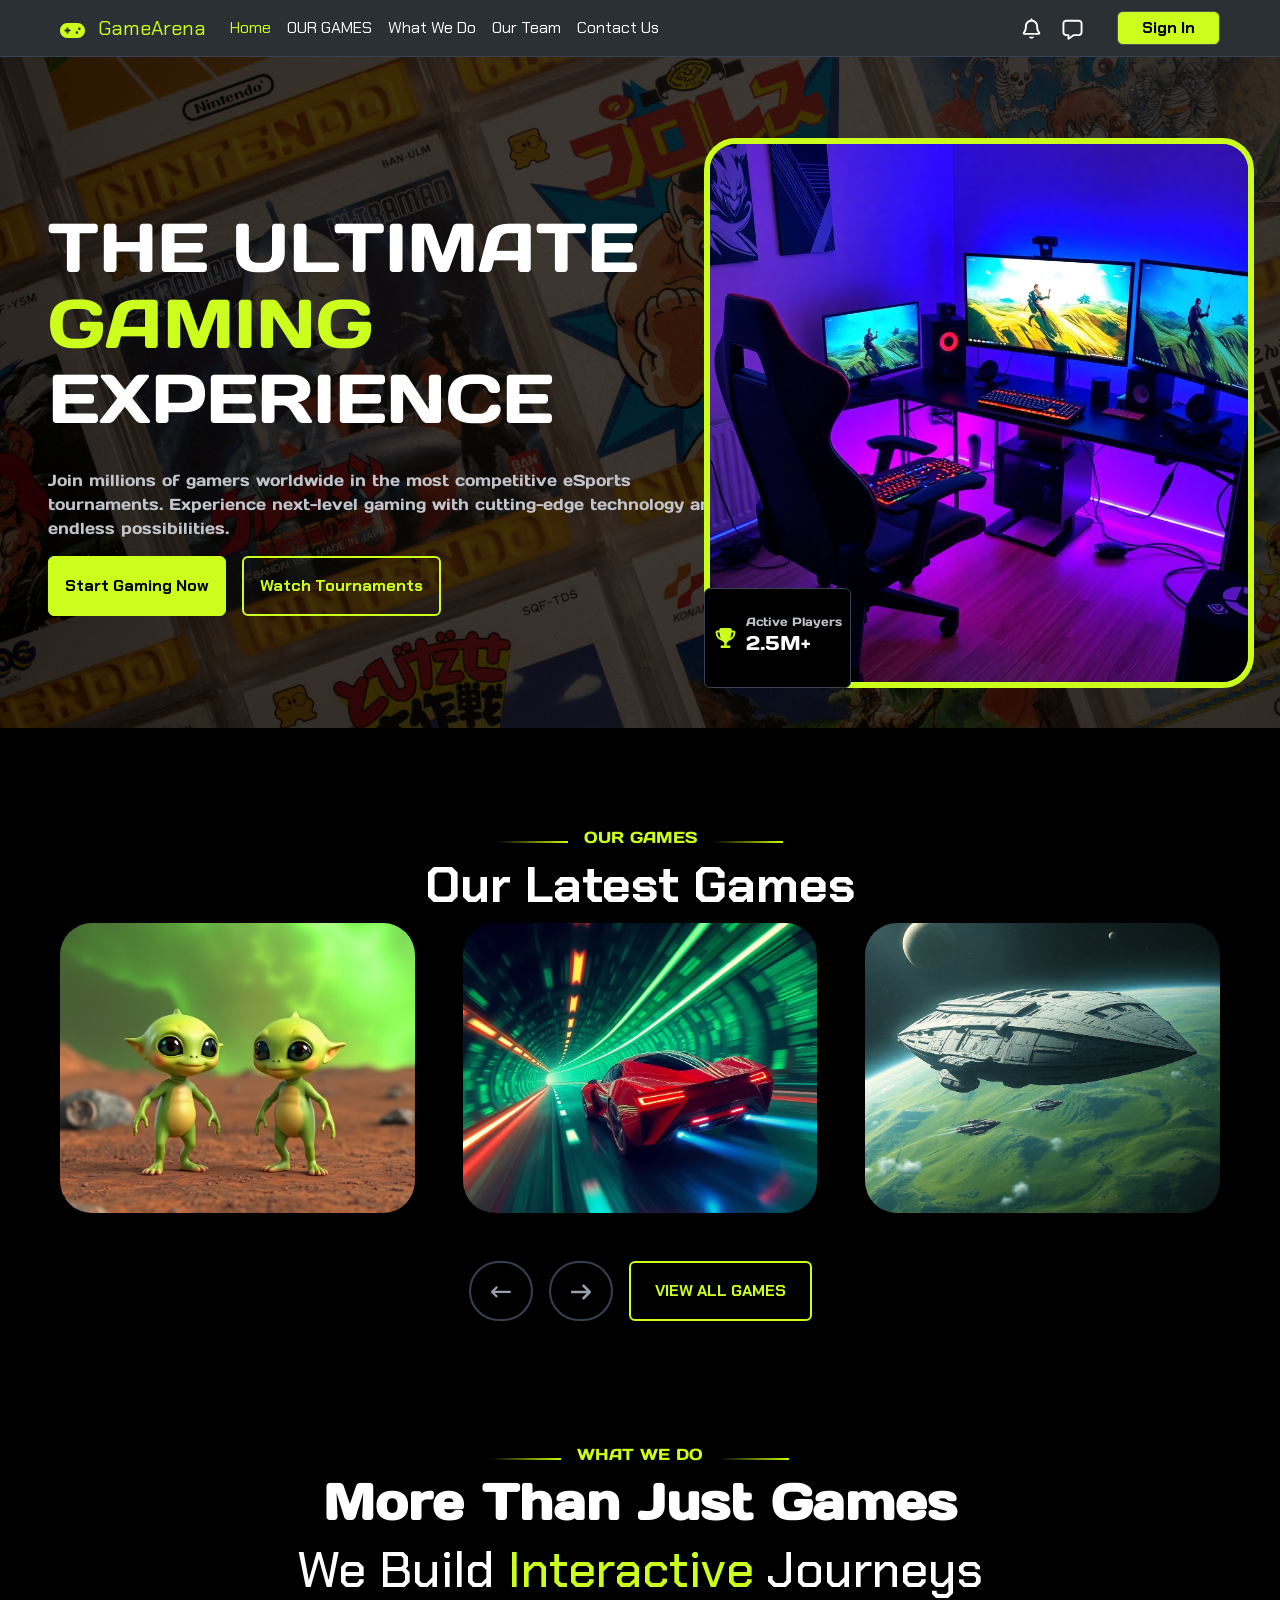
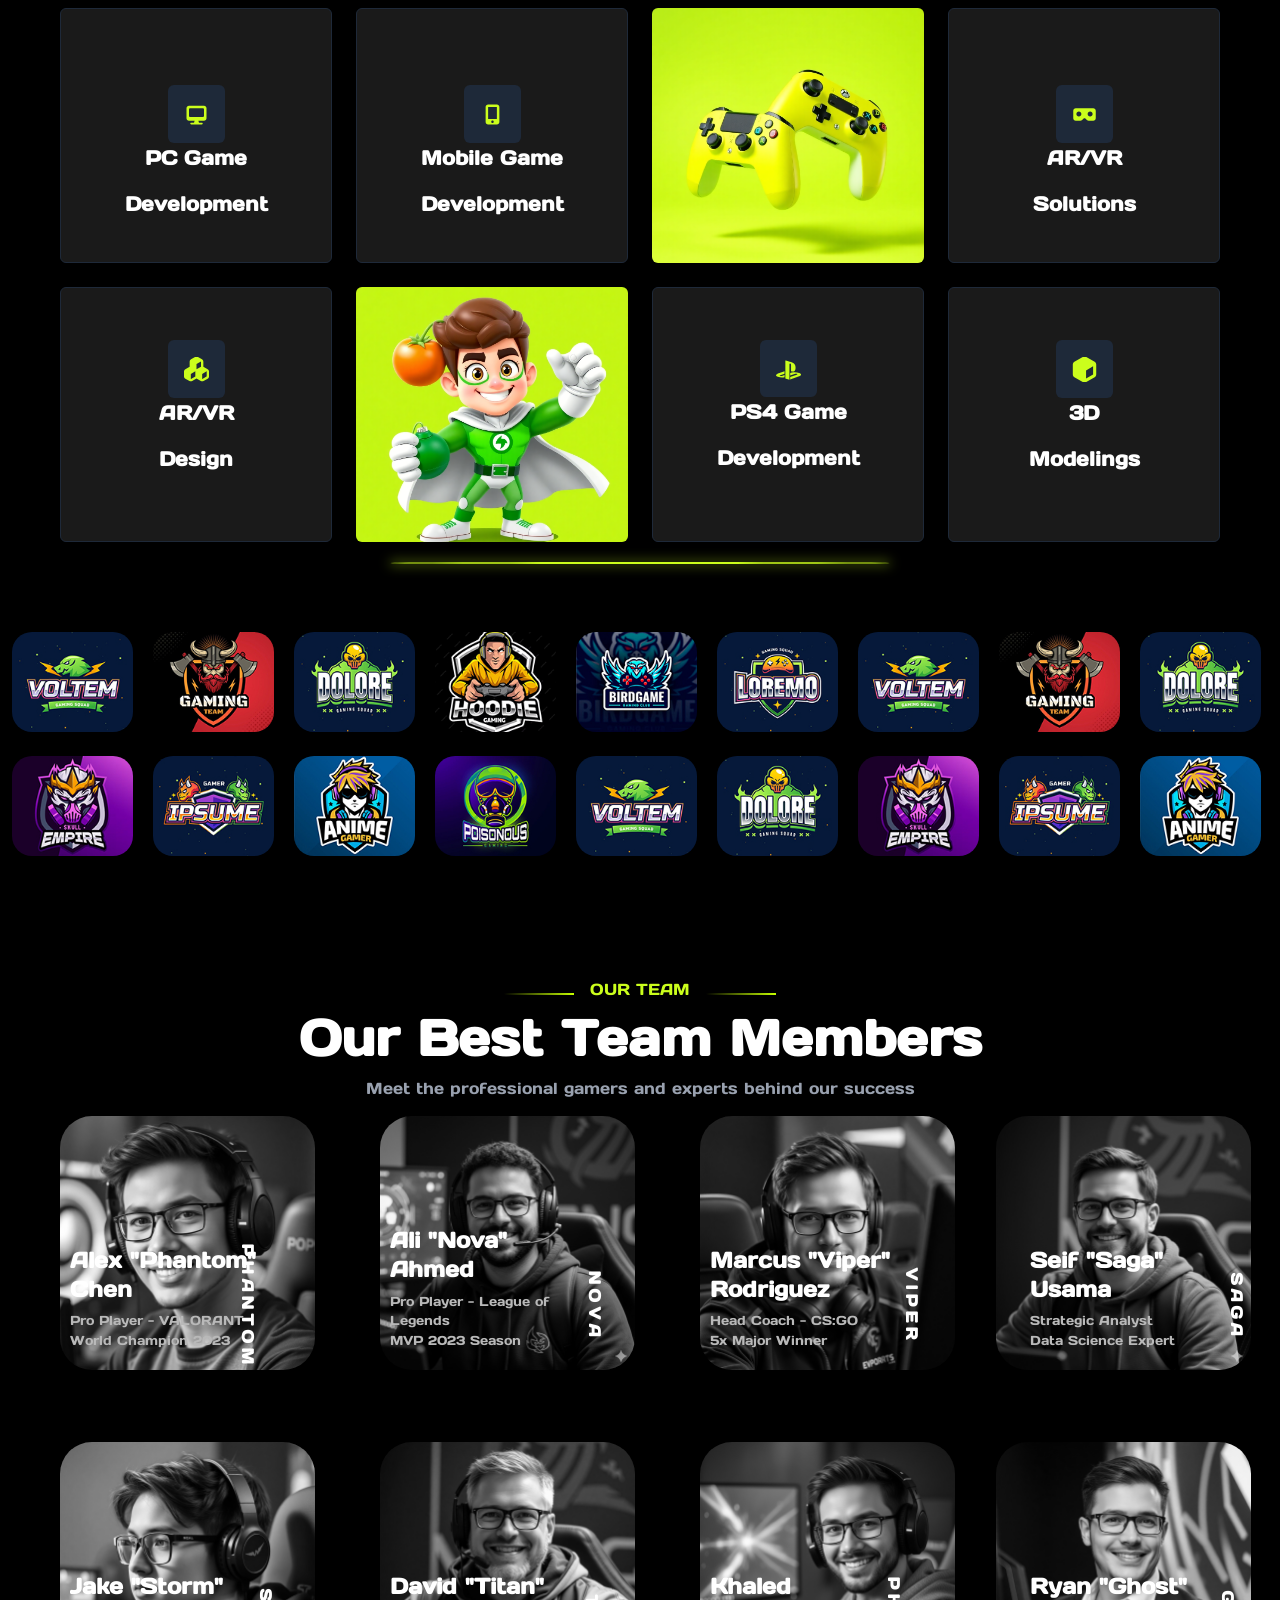
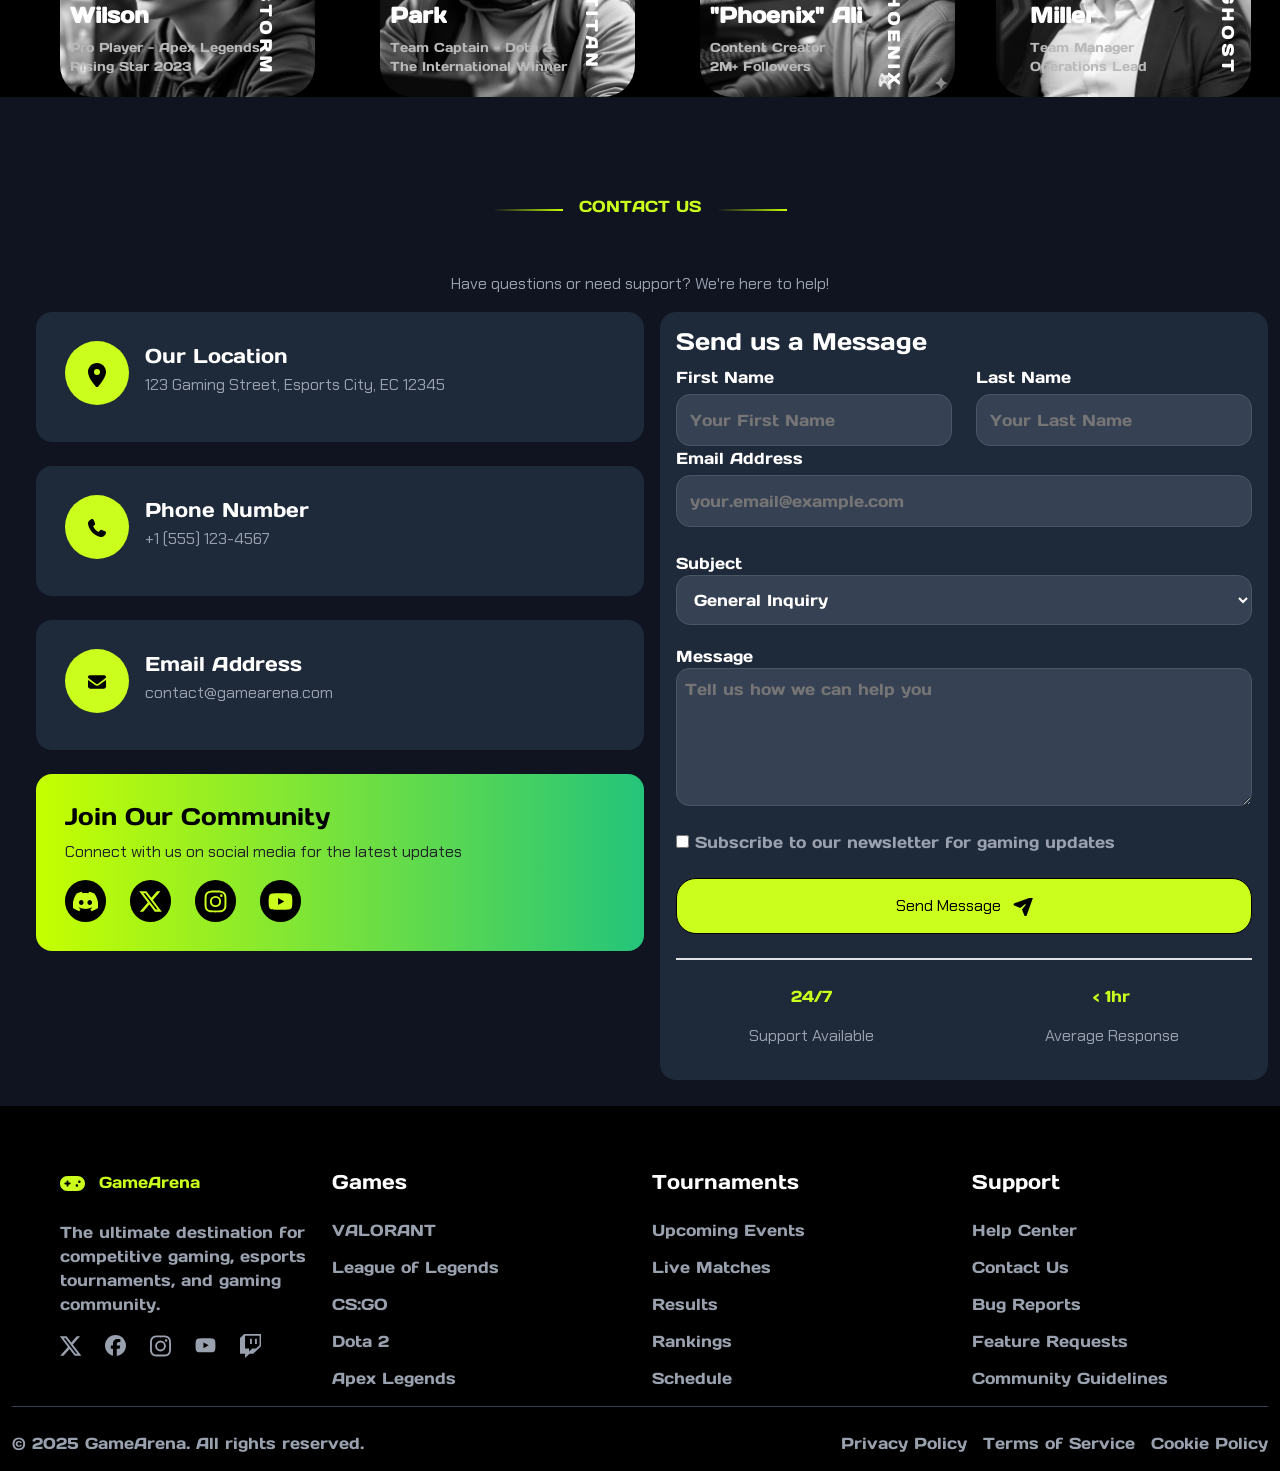
==== commit 20eca717: "edit media query" ====
--- a/index3.html
+++ b/index3.html
@@ -37,16 +37,16 @@
                         <a class="nav-link active" aria-current="page" href="#">Home</a>
                     </li>
                     <li class="nav-item">
-                        <a class="nav-link text-white" href="#">OUR GAMES</a>
+                        <a class="nav-link text-white" href="#ourgames">OUR GAMES</a>
                     </li>
                     <li class="nav-item">
-                        <a class="nav-link text-white" href="#">What We Do</a>
+                        <a class="nav-link text-white" href="#whattodo">What We Do</a>
                     </li>
                     <li class="nav-item">
-                        <a class="nav-link text-white" href="#">Our Team</a>
+                        <a class="nav-link text-white" href="#team">Our Team</a>
                     </li>
                     <li class="nav-item">
-                        <a href="#" class="nav-link text-white">Contact Us</a>
+                        <a href="#contactt" class="nav-link text-white">Contact Us</a>
                     </li>
 
                 </ul>
@@ -108,8 +108,8 @@
         </div>
     </div>
 
-    <div class="container-fluid  bg-black">
-        <div class="our-game ">
+    <div class="container-fluid  bg-black " id="ourgames">
+        <div class="our-game " >
             <div class="text text-center">
                 <div class="line-game d-flex justify-content-center align-items-center gap-3">
                     <div class="line"></div>
@@ -500,7 +500,7 @@
 
     <div class="container-fluid bg-black overflow-hidden  py-4 ">
 
-        <div class="our-game pb-5">
+        <div class="our-game pb-5" id="whattodo">
             <div class="text text-center">
                 <div class="line-game d-flex justify-content-center align-items-center gap-3">
                     <div class="line"></div>
@@ -728,7 +728,7 @@
 
             </div>
 
-            <div class="alex position-relative col-12 col-sm-6 col-lg-3">
+            <div class="alex position-relative col-12 col-sm-6 col-lg-3" id="team">
                 <img src="images/avatar-4.png" alt="Seif Saga Usama" class=" ms-0 ms-lg-4 rounded-5">
                 <div class="text position-absolute ms-0 ms-lg-5 mt-5">
                     <h6>Seif "Saga" Usama</h6>
@@ -805,7 +805,7 @@
     </div>
 
 
-    <div class="container-fluid contact">
+    <div class="container-fluid contact" id="contactt">
         <div class="our-game ">
             <div class="text text-center">
                 <div class="line-game d-flex justify-content-center align-items-center gap-3">
--- a/style3.css
+++ b/style3.css
@@ -67,10 +67,11 @@
 
 .hero-section .gaming h1{
     font-size: 69px;
+    /* font-size: 53px; */
     line-height: 1.1;
 }
 .hero-section .gaming p{
-   width: 100%;
+    width: 100%;
     color: #c0c3ca !important;
     margin-top: -25px;
 }
@@ -699,149 +700,58 @@
 }
 
 
-/* =========================================================
-   RESPONSIVE BREAKPOINTS (Bootstrap 5 grid system)
-   sm: >=576px | md: >=768px | lg: >=992px | xl: >=1200px | xxl: >=1400px
-   ========================================================= */
-
-/* ---------- Base / Extra small (below 576px) ---------- */
-.hero-section .gaming h1{
-    font-size: 32px;
-}
-.our-game .text h6{
-    font-size: 28px;
-}
-.alex .rotate{
-    font-size: 12px;
-    letter-spacing: 2px;
-}
-.right .form .first-row{
-    gap: 12px !important;
-}
-.location .left .our-community .svgs{
-    flex-wrap: wrap;
-}
-
-
-
-/* @media (min-width: 576px) {
+
+
+
+
+
+
+
+/* ---------- xl: <=1399px ---------- */
+@media (max-width: 1399px) {
+
+    .hero-section{
+        min-height: 650px;
+    }
+
+}
+
+
+/* ---------- lg: <=1199px ---------- */
+@media (max-width: 1199px) {
+
     .hero-section .gaming h1{
-        font-size: 40px;
-    }
+        font-size: 60px;
+    }
+
     .our-game .text h6{
-        font-size: 32px;
-    }
-    .container-fluid .last-footer .right{
-        text-align: left !important;
-    }
-
-
-
-}
-
-
-@media (min-width: 768px) {
+        font-size: 46px;
+    }
+
+}
+
+
+/* ---------- md: <=991px ---------- */
+@media (max-width: 991px) {
+
     .hero-section .gaming h1{
         font-size: 50px;
     }
+
     .our-game .text h6{
         font-size: 38px;
     }
-    .carousel-item img{
-        height: 260px;
-    }
-    .alex .rotate{
-        font-size: 14px;
-        letter-spacing: 3px;
-    }
-}
-
-
-@media (min-width: 992px) {
-    .hero-section .gaming h1{
-        font-size: 60px;
-    }
-    .our-game .text h6{
-        font-size: 46px;
-    }
+
     .hero-section .gaming-picture .active-players{
         margin-left: -15px;
     }
+
     .alex .rotate{
         left: 254px;
         right: auto;
         font-size: 16px;
         letter-spacing: 4px;
     }
-    .carousel-item img{
-        height: 290px;
-    }
-}
-
-@media (min-width: 1200px) {
-    .hero-section .gaming h1{
-        font-size: 69px;
-    }
-    .our-game .text h6{
-        font-size: 50px;
-    }
-}
-
-@media (min-width: 1400px) {
-    .hero-section{
-        min-height: 650px;
-    }
-} */
-
-
-/* Desktop styles = بدون media query */
-
-
-/* ---------- xl: <=1399px ---------- */
-@media (max-width: 1399px) {
-
-    .hero-section{
-        min-height: 650px;
-    }
-
-}
-
-
-/* ---------- lg: <=1199px ---------- */
-@media (max-width: 1199px) {
-
-    .hero-section .gaming h1{
-        font-size: 60px;
-    }
-
-    .our-game .text h6{
-        font-size: 46px;
-    }
-
-}
-
-
-/* ---------- md: <=991px ---------- */
-@media (max-width: 991px) {
-
-    .hero-section .gaming h1{
-        font-size: 50px;
-    }
-
-    .our-game .text h6{
-        font-size: 38px;
-    }
-
-    .hero-section .gaming-picture .active-players{
-        margin-left: -15px;
-    }
-
-    .alex .rotate{
-        left: 254px;
-        right: auto;
-        font-size: 16px;
-        letter-spacing: 4px;
-    }
 
     .carousel-item img{
         height: 290px;
@@ -903,4 +813,22 @@
         gap: 10px;
     }
 
+
+    .hero-section .gaming h1{
+    font-size: 32px;
+}
+.our-game .text h6{
+    font-size: 28px;
+}
+.alex .rotate{
+    font-size: 12px;
+    letter-spacing: 2px;
+}
+.right .form .first-row{
+    gap: 12px !important;
+}
+.location .left .our-community .svgs{
+    flex-wrap: wrap;
+}
+
 }
